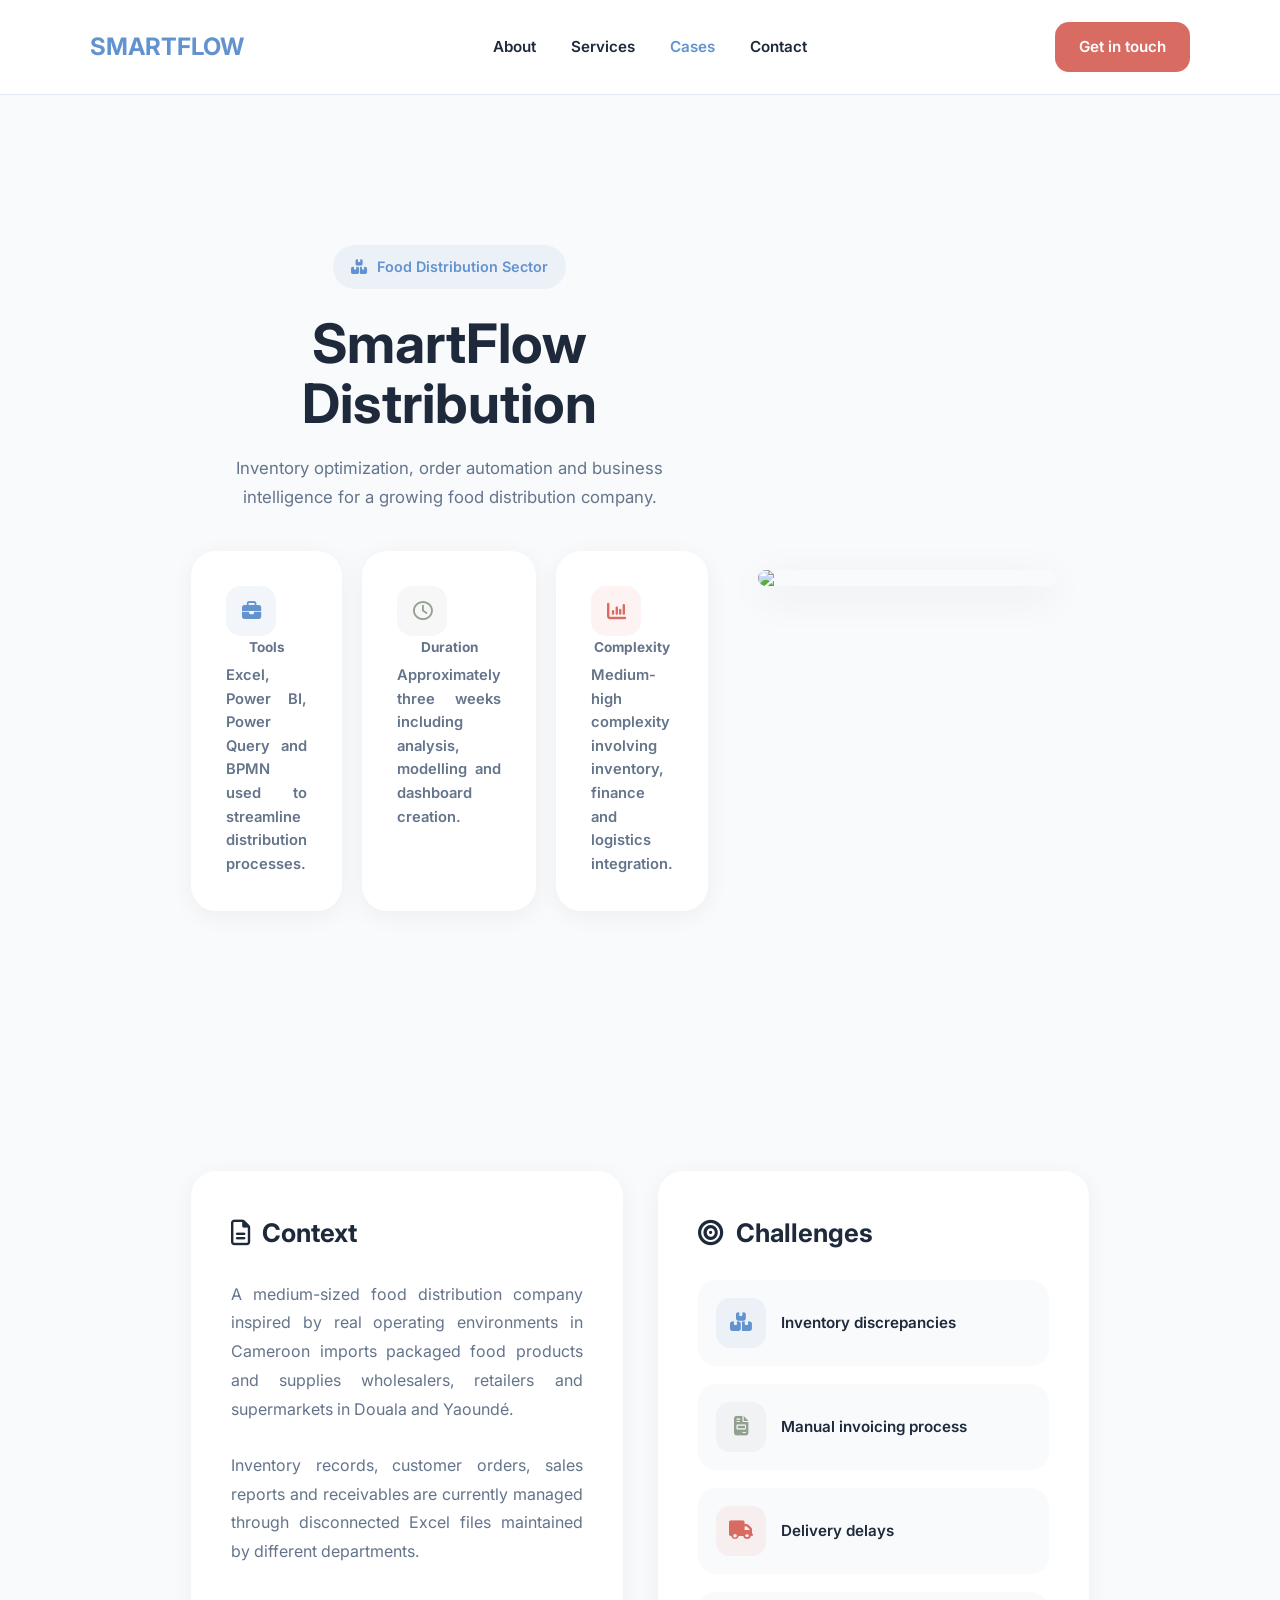
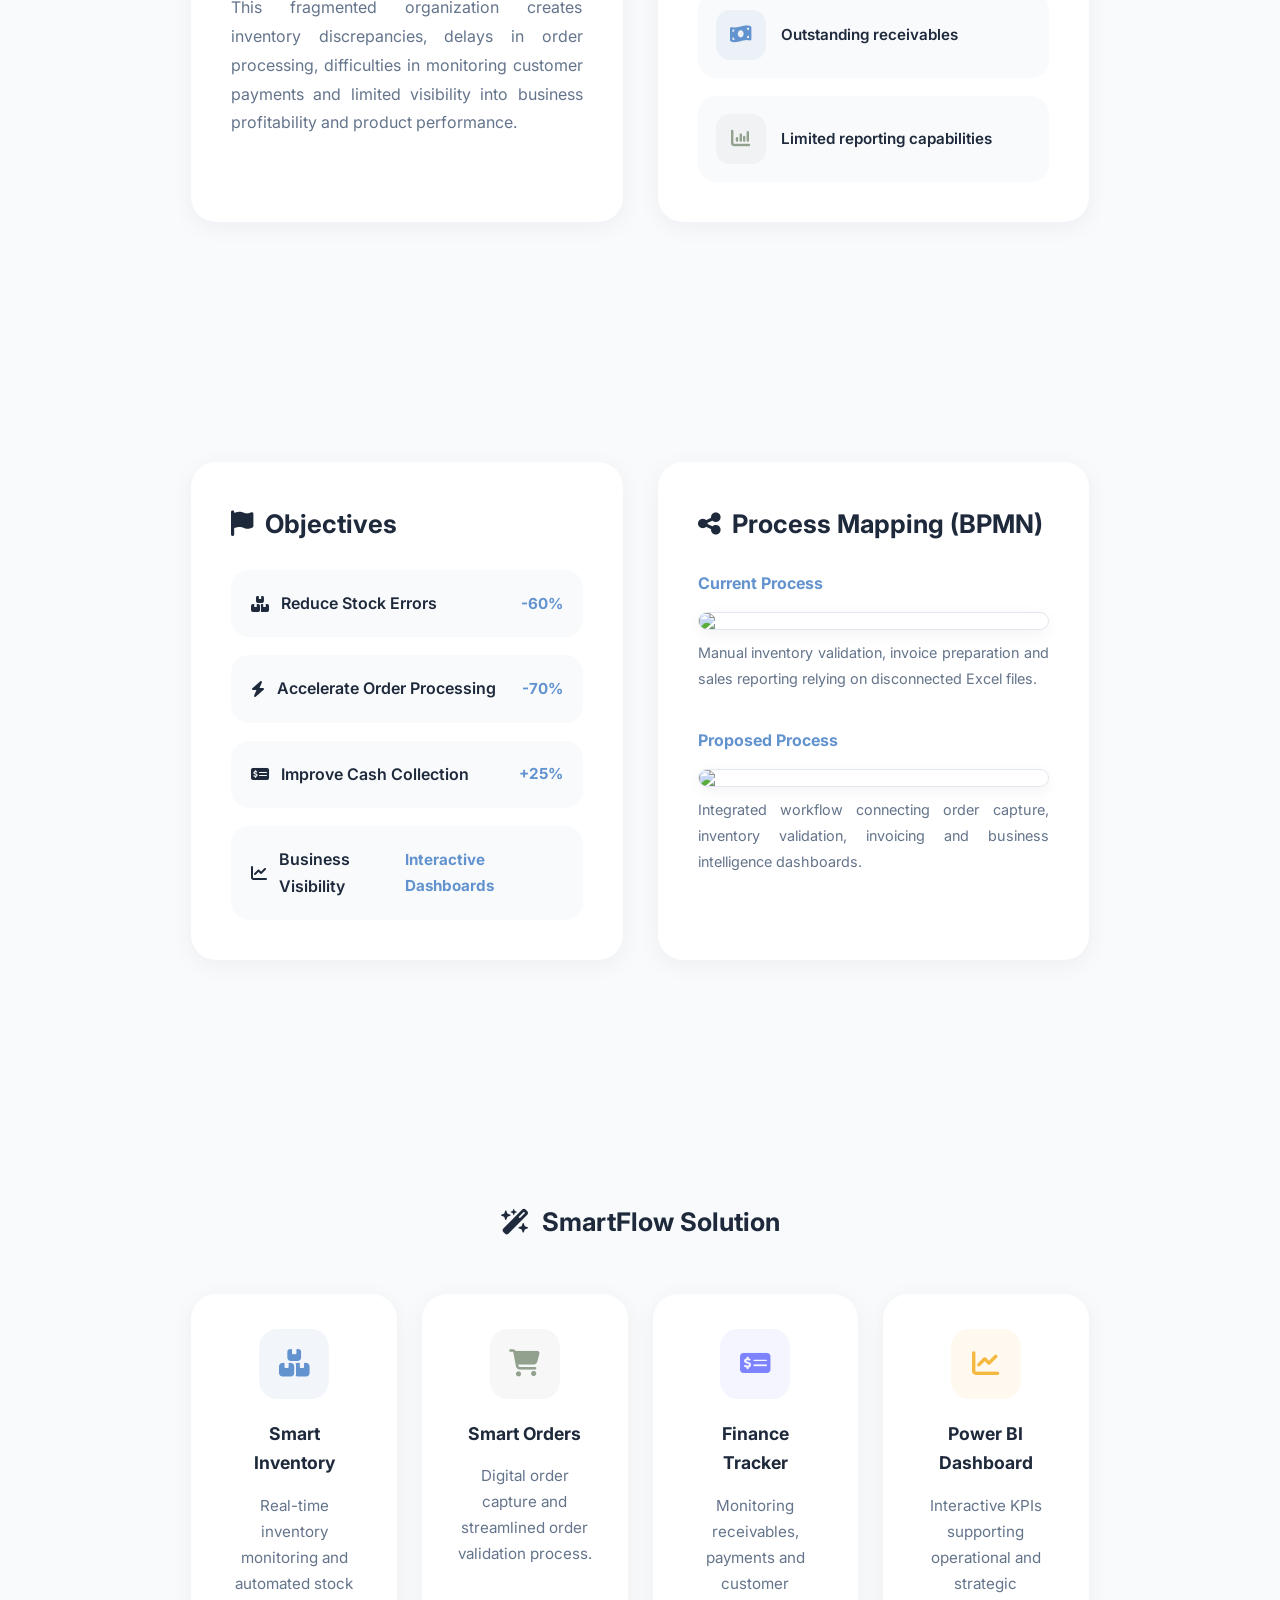
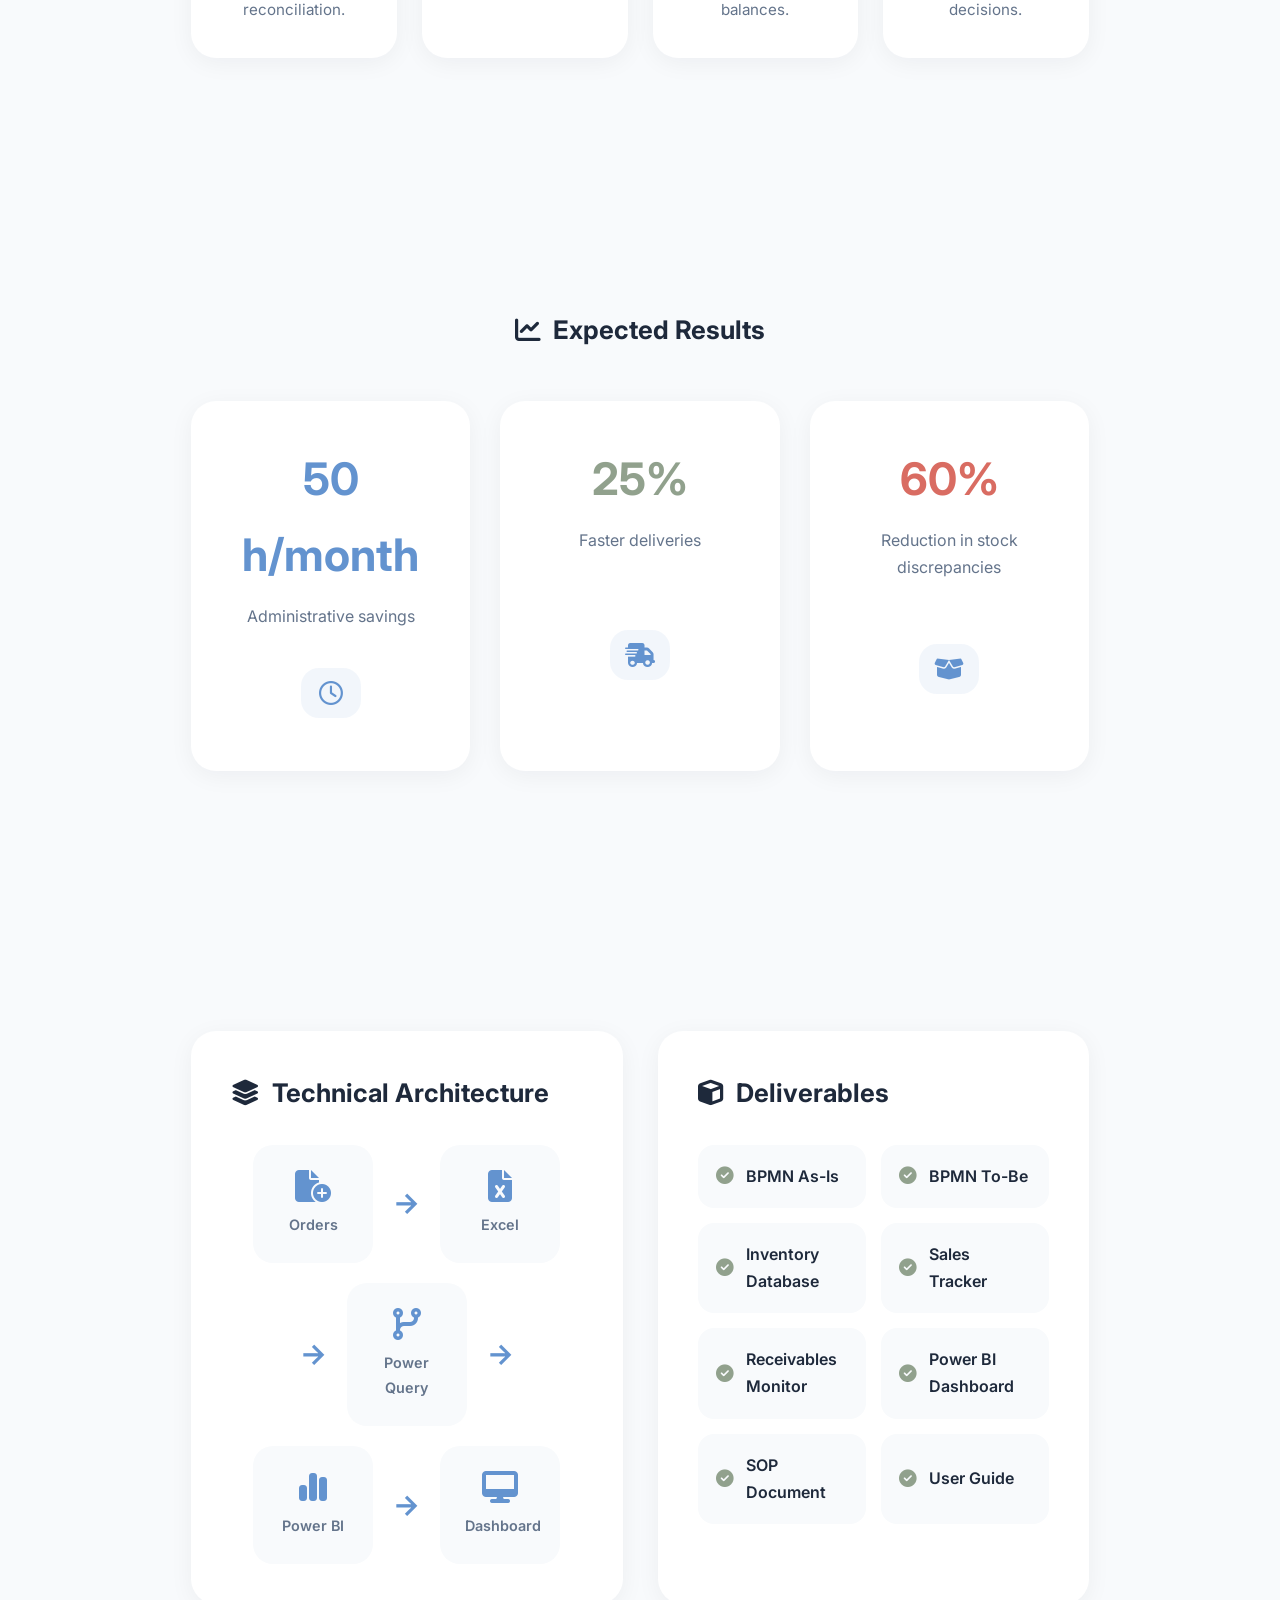
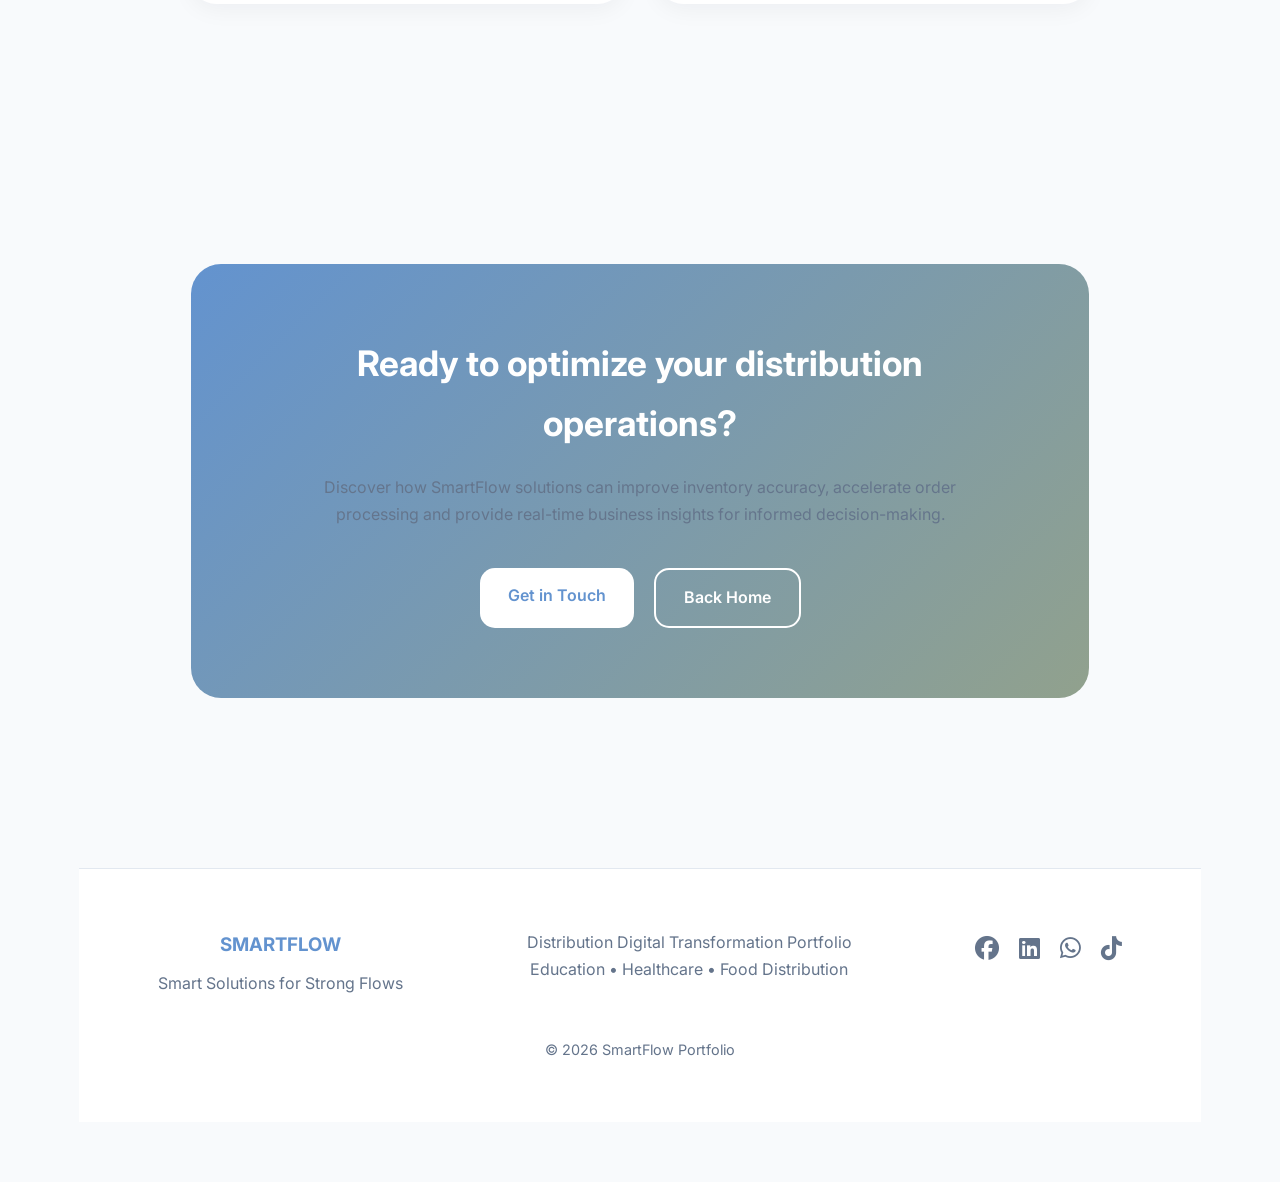
==== cases/business.html @ f4e27662 "Update and rename business.md to business.html" ====
<!DOCTYPE html>
<html lang="en">

<head>

<meta charset="UTF-8">
<meta name="viewport" content="width=device-width,initial-scale=1">

<title>SmartFlow Distribution</title>

<link rel="stylesheet" href="../css/style.css">
<link rel="stylesheet" href="../css/cases.css">
<link href="https://cdnjs.cloudflare.com/ajax/libs/font-awesome/6.5.1/css/all.min.css" rel="stylesheet">
<link href="https://unpkg.com/aos@2.3.4/dist/aos.css" rel="stylesheet">
<link rel="preconnect" href="https://fonts.googleapis.com">
<link rel="preconnect" href="https://fonts.gstatic.com" crossorigin>
<link href="https://fonts.googleapis.com/css2?family=Inter:wght@300;400;500;600;700&display=swap" rel="stylesheet">

</head>

<body>

<nav>
<div class="logo">
SMARTFLOW
</div>

<ul>
<li><a href="../index.html#about">About</a></li>
<li><a href="../index.html#services">Services</a></li>
<li><a class="active" href="../index.html#cases">Cases</a></li>
<li><a href="../index.html#contact">Contact</a>
</li>
</ul>

<a class="nav-btn" href="../index.html#contact">Get in touch</a>
</nav>



<div class="case-wrapper">


<section class="case-hero">


<div class="hero-left">


<div class="badge"><i class="fa-solid fa-boxes-stacked"></i>Food Distribution Sector</div>

<h1>SmartFlow Distribution</h1>
<p class="hero-subtitle">
Inventory optimization, order automation and business intelligence for a growing food distribution company.
</p>

<div class="hero-cards">
<div class="hero-card">
<div class="icon blue"><i class="fa-solid fa-briefcase"></i></div>
<div class="hero-text">
<h4>Tools</h4>
<p>Excel, Power BI, Power Query and BPMN used to streamline distribution processes.</p>
</div>
</div>

<div class="hero-card">
<div class="icon green"><i class="fa-regular fa-clock"></i></div>
<div class="hero-text">
<h4>Duration</h4>
<p>Approximately three weeks including analysis, modelling and dashboard creation.</p>
</div>
</div>

<div class="hero-card">
<div class="icon red"><i class="fa-solid fa-chart-column"></i>
</div>
<div class="hero-text">
<h4>Complexity</h4>
<p>
Medium-high complexity involving inventory, finance and logistics integration.
</p>
</div>
</div>
</div>
</div>
<div class="hero-right"><img src="../assets/images/business-bg.png">
</div>
</section>

<section class="info-grid">
<div class="info-card">
<h2 class="section-title">
<i class="fa-regular fa-file-lines"></i>Context</h2>
<p>
A medium-sized food distribution company inspired by real operating environments in Cameroon imports packaged food products and supplies wholesalers, retailers and supermarkets in Douala and Yaoundé.
</p>
<br>
<p>
Inventory records, customer orders, sales reports and receivables are currently managed through disconnected Excel files maintained by different departments.
</p>
<br>
<p>
This fragmented organization creates inventory discrepancies, delays in order processing, difficulties in monitoring customer payments and limited visibility into business profitability and product performance.
</p>
</div>

<div class="info-card">
<h2 class="section-title"><i class="fa-solid fa-bullseye"></i>Challenges</h2>
<div class="challenge-grid">

<div class="challenge-item">
<div class="challenge-icon blue"><i class="fa-solid fa-boxes-stacked"></i></div>
<p>Inventory discrepancies</p></div>


<div class="challenge-item">
<div class="challenge-icon green"><i class="fa-solid fa-file-invoice"></i></div>
<p>Manual invoicing process</p>
</div>

<div class="challenge-item">
<div class="challenge-icon red"><i class="fa-solid fa-truck"></i>
</div>
<p>Delivery delays</p>
</div>

<div class="challenge-item">
<div class="challenge-icon blue"><i class="fa-solid fa-money-bill-wave"></i></div>
<p>Outstanding receivables</p>
</div>

<div class="challenge-item">
<div class="challenge-icon green"><i class="fa-solid fa-chart-column"></i></div>
<p>Limited reporting capabilities</p>
</div>
</div>
</div>
</section>

<section class="info-grid">
<div class="info-card">
<h2 class="section-title"><i class="fa-solid fa-flag"></i>Objectives</h2>
  
<div class="objective-list">
<div class="objective-item">
<div><i class="fa-solid fa-boxes-stacked"></i>Reduce Stock Errors</div>
<span>-60%</span>
</div>

<div class="objective-item">
<div><i class="fa-solid fa-bolt"></i>Accelerate Order Processing</div>
<span>-70%</span>
</div>

<div class="objective-item">
<div><i class="fa-solid fa-money-check-dollar"></i>Improve Cash Collection</div>
<span>+25%</span>
</div>

<div class="objective-item">
<div><i class="fa-solid fa-chart-line"></i>Business Visibility</div>
<span>Interactive Dashboards</span>
</div>
</div>
</div>

<div class="info-card">
<h2 class="section-title"><i class="fa-solid fa-share-nodes"></i>Process Mapping (BPMN)</h2>

<div class="process-group">
<h4>Current Process</h4>
<img src="../assets/images/bpmn-current-business.png">
<p>Manual inventory validation, invoice preparation and sales reporting relying on disconnected Excel files.</p></div>

<div class="process-group">
<h4>Proposed Process</h4>
<img src="../assets/images/bpmn-future-business.png">
<p>Integrated workflow connecting order capture, inventory validation, invoicing and business intelligence dashboards.</p>
</div>
</div>
</section>

<section>
<h2 class="section-title center"><i class="fa-solid fa-wand-magic-sparkles"></i>SmartFlow Solution</h2>

<div class="solution-grid">
<div class="solution-card">
<div class="solution-icon blue"><i class="fa-solid fa-boxes-stacked"></i></div>
<h3>Smart Inventory</h3>
<p>Real-time inventory monitoring and automated stock reconciliation.</p>
</div>

<div class="solution-card">
<div class="solution-icon green"><i class="fa-solid fa-cart-shopping"></i></div>
<h3>Smart Orders</h3>
<p>Digital order capture and streamlined order validation process.</p>
</div>

<div class="solution-card">
<div class="solution-icon purple"><i class="fa-solid fa-money-check-dollar"></i>
</div>
<h3>Finance Tracker</h3>
<p>Monitoring receivables, payments and customer balances.</p>
</div>

<div class="solution-card">
<div class="solution-icon yellow"><i class="fa-solid fa-chart-line"></i>
</div>
<h3>Power BI Dashboard</h3>
<p>Interactive KPIs supporting operational and strategic decisions.</p>
</div>
</div>
</section>

<section>
<h2 class="section-title center"><i class="fa-solid fa-chart-line"></i>Expected Results</h2>

<div class="results-grid">
<div class="result-card">
<h2>50 h/month</h2>
<p>Administrative savings</p>
<div class="result-icon"><i class="fa-regular fa-clock"></i></div>
</div>

<div class="result-card green">
<h2>25%</h2>
<p>Faster deliveries</p>
<div class="result-icon"><i class="fa-solid fa-truck-fast"></i>
</div>
</div>

<div class="result-card red">
<h2>60%</h2>
<p>Reduction in stock discrepancies</p>
<div class="result-icon"><i class="fa-solid fa-box-open"></i>
</div>
</div>
</div>
</section>

<section class="info-grid">
<div class="info-card">
<h2 class="section-title"><i class="fa-solid fa-layer-group"></i>Technical Architecture</h2>

<div class="architecture-flow">
<div class="architecture-step"><i class="fa-solid fa-file-circle-plus"></i>
<p>Orders</p>
</div>
<span>→</span>

<div class="architecture-step"><i class="fa-solid fa-file-excel"></i>
<p>Excel</p>
</div>
<span>→</span>

<div class="architecture-step"><i class="fa-solid fa-code-branch"></i>
<p>Power Query</p>
</div>
<span>→</span>

<div class="architecture-step"><i class="fa-solid fa-chart-simple"></i>
<p>Power BI</p>
</div>
<span>→</span>

<div class="architecture-step"><i class="fa-solid fa-desktop"></i>
<p>Dashboard</p>
</div>
</div>
</div>

<div class="info-card">
<h2 class="section-title"><i class="fa-solid fa-cube"></i>Deliverables</h2>

<div class="deliverables-grid">
<div class="deliverable"><i class="fa-solid fa-circle-check"></i>BPMN As-Is</div>

<div class="deliverable"><i class="fa-solid fa-circle-check"></i>BPMN To-Be</div>

<div class="deliverable"><i class="fa-solid fa-circle-check"></i>Inventory Database</div>

<div class="deliverable"><i class="fa-solid fa-circle-check"></i>Sales Tracker</div>

<div class="deliverable"><i class="fa-solid fa-circle-check"></i>Receivables Monitor
</div>

<div class="deliverable"><i class="fa-solid fa-circle-check"></i>Power BI Dashboard</div>

<div class="deliverable"><i class="fa-solid fa-circle-check"></i>SOP Document</div>

<div class="deliverable"><i class="fa-solid fa-circle-check"></i>User Guide</div>
</div>
</div>
</section>

<section class="cta-section">
<div class="cta-card">
<h2>Ready to optimize your distribution operations?</h2>

<p>Discover how SmartFlow solutions can improve inventory accuracy, accelerate order processing and provide real-time business insights for informed decision-making.</p>

<div class="cta-buttons">
<a href="../index.html#contact" class="btn-primary">Get in Touch</a>
<a href="../index.html#cases" class="btn-secondary">Back Home</a>
</div>
</div>
</section>



<footer>
<div class="footer-container">
<div>
<h3>SMARTFLOW</h3>
<p>Smart Solutions for Strong Flows</p>
</div>

<div>
<p>Distribution Digital Transformation Portfolio</p>

<p>Education • Healthcare • Food Distribution</p>
</div>



<div class="footer-social">
<a href="#"><i class="fab fa-facebook"></i>
</a>

<a href="#">
<i class="fab fa-linkedin"></i></a>

<a href="#"><i class="fab fa-whatsapp"></i>
</a>

<a href="#"><i class="fab fa-tiktok"></i>
</a>
</div>
</div>
<div class="copyright">© 2026 SmartFlow Portfolio</div>
</footer>

<script src="https://unpkg.com/aos@2.3.4/dist/aos.js"></script>
<script>
AOS.init({
duration:1000,
once:true
});
</script>
</div>
</body>
</html>
---- css/style.css ----
:root{
--primary:#6393CF;
--secondary:#91A18D;
--accent:#D96C62;
--bg:#F8FAFC;
--text:#1E293B;
--muted:#64748B;
--border:#E2E8F0;
}

*{
margin:0;
padding:0;
box-sizing:border-box;
}

body{
font-family:Inter,sans-serif;
background:var(--bg);
color:var(--text);
line-height:1.7;
}

img{
width:100%;
display:block;
}

a{
text-decoration:none;
}

section{
padding:90px 10%;
}

h1{
font-size:clamp(3rem,6vw,4.5rem);
line-height:1.1;
margin-bottom:25px;
}

h2{
font-size:clamp(2rem,4vw,3rem);
margin-bottom:25px;
text-align:center;
}

p{
color:var(--muted);
}


/* NAVBAR */

nav{
position:sticky;
top:0;
display:flex;
justify-content:space-between;
align-items:center;
padding:25px 10%;
background:rgba(255,255,255,.9);
backdrop-filter:blur(12px);
border-bottom:1px solid var(--border);
z-index:999;
}

.logo{
font-size:1.5rem;
font-weight:700;
color:var(--primary);
}

nav ul{
display:flex;
gap:40px;
list-style:none;
}

nav a{
font-weight:600;
color:var(--text);
transition:.3s;
}

nav a:hover{
color:var(--primary);
}


/* HERO */

.hero{
min-height:75vh;
display:flex;
flex-direction:column;
justify-content:center;
align-items:center;
text-align:center;
gap:40px;
}

.hero-badge{
padding:8px 20px;
border-radius:30px;
background:#6393CF15;
color:var(--primary);
font-size:.9rem;
font-weight:600;
}

.hero-content{
max-width:850px;
}

.hero-content p{
font-size:1.2rem;
max-width:700px;
margin:auto;
}

.hero-buttons{
display:flex;
justify-content:center;
gap:20px;
margin-top:35px;
}

.btn-primary{
padding:14px 28px;
border-radius:15px;
background:var(--accent);
color:white;
font-weight:600;
transition:.3s;
}

.btn-primary:hover{
opacity:.85;
}

.btn-secondary{
padding:14px 28px;
border-radius:15px;
border:2px solid var(--primary);
color:var(--primary);
font-weight:600;
transition:.3s;
}

.btn-secondary:hover{
background:var(--primary);
color:white;
}


/* STATS */

.stats{
display:grid;
grid-template-columns:repeat(3,1fr);
gap:25px;
max-width:900px;
width:100%;
}

.stat-card{
padding:25px;
border-radius:20px;
background:white;
box-shadow:0 5px 20px rgba(0,0,0,.05);
text-align:center;
}

.stat-card h2{
margin:0;
font-size:2rem;
color:var(--primary);
}

.stat-card p{
margin-top:10px;
}


/* ABOUT */

#about{
background:white;
}

.about-card{
display:grid;
grid-template-columns:1.2fr .8fr;
gap:50px;
align-items:center;
padding:60px;
border-radius:30px;
background:rgba(255,255,255,.85);
backdrop-filter:blur(12px);
box-shadow:0 10px 35px rgba(0,0,0,.05);
}

.about-text h2{
text-align:left;
}

.about-text p{
margin-bottom:20px;
}

.about-image img{
border-radius:25px;
box-shadow:0 10px 30px rgba(0,0,0,.08);
}


/* SERVICES */

.service-container{
display:grid;
grid-template-columns:repeat(3,1fr);
gap:30px;
}

.service-card{
padding:40px;
border-radius:25px;
background:white;
box-shadow:0 5px 20px rgba(0,0,0,.05);
transition:.3s;
}

.service-card:hover{
transform:translateY(-8px);
}

.service-card h3{
margin-bottom:20px;
}


/* CASES */

.tech{
display:flex;
justify-content:center;
gap:15px;
margin-bottom:50px;
flex-wrap:wrap;
}

.tech span{
padding:8px 16px;
border-radius:20px;
background:#6393CF15;
color:var(--primary);
font-size:.85rem;
}

.case-container{
display:grid;
grid-template-columns:repeat(2,1fr);
gap:30px;
}

.case-card{
padding:35px;
border-radius:25px;
background:white;
box-shadow:0 5px 20px rgba(0,0,0,.05);
transition:.3s;
}

.case-card:hover{
transform:translateY(-8px);
}

.case-card h3{
margin-bottom:15px;
}

.case-card p{
margin-bottom:25px;
}

.case-card a{
color:var(--accent);
font-weight:600;
}


/* CONTACT */

.contact-intro{
max-width:700px;
margin:auto;
margin-bottom:50px;
text-align:center;
}

.contact-grid{
display:grid;
grid-template-columns:repeat(2,1fr);
gap:40px;
}

.contact-card{
padding:40px;
border-radius:25px;
background:white;
box-shadow:0 5px 25px rgba(0,0,0,.05);
}

.contact-card h3{
margin-bottom:20px;
}

.social-icons{
display:flex;
gap:20px;
margin:30px 0;
font-size:2rem;
}

.social-icons a{
color:var(--muted);
transition:.3s;
}

.social-icons a:hover{
color:var(--accent);
transform:translateY(-4px);
}

.contact-form{
display:flex;
flex-direction:column;
gap:20px;
}

.contact-form input,
.contact-form textarea{
padding:14px;
border:1px solid var(--border);
border-radius:12px;
outline:none;
font-family:inherit;
}

.contact-form input:focus,
.contact-form textarea:focus{
border-color:var(--primary);
}


/* FOOTER */

footer{
padding:40px;
background:#1E293B;
text-align:center;
color:white;
}


/* RESPONSIVE */

@media(max-width:900px){

nav{
flex-direction:column;
gap:20px;
}

.stats,
.service-container,
.case-container,
.contact-grid,
.about-card{
grid-template-columns:1fr;
}

.hero-buttons{
flex-direction:column;
}

.about-text h2{
text-align:center;
}

}
---- css/cases.css ----
:root{
--primary:#6393CF;
--secondary:#91A18D;
--accent:#D96C62;
--bg:#F8FAFC;
--card:#FFFFFF;
--text:#1E293B;
--muted:#64748B;
--border:#E2E8F0;
--shadow:0 5px 25px rgba(15,23,42,.05);
--radius:25px;
}

*{
margin:0;
padding:0;
box-sizing:border-box;
}

body{
font-family:Inter,sans-serif;
background:var(--bg);
color:var(--text);
line-height:1.7;
}

a{
text-decoration:none;
}

img{
display:block;
max-width:100%;
}

ul{
list-style:none;
}


nav{
padding:22px 7%;
display:flex;
justify-content:space-between;
align-items:center;
background:white;
border-bottom:1px solid var(--border);
position:sticky;
top:0;
z-index:1000;
}

.logo{
font-size:1.5rem;
font-weight:700;
color:var(--primary);
}

nav ul{
display:flex;
gap:35px;
align-items:center;
}

nav a{
font-weight:600;
font-size:.95rem;
color:var(--text);
transition:.3s;
}

nav a:hover{
color:var(--primary);
}

nav a.active{
color:var(--primary);
}

.nav-btn{
padding:12px 24px;
background:var(--accent);
border-radius:14px;
color:white;
font-weight:600;
transition:.3s;
}

.nav-btn:hover{
opacity:.9;
}

.case-wrapper{
max-width:1250px;
margin:auto;
padding:60px 5%;
}

.case-hero{
display:grid;
grid-template-columns:1.3fr .9fr;
gap:50px;
align-items:center;
margin-bottom:80px;
}

.hero-header{
display:flex;
align-items:center;
gap:15px;
margin-bottom:18px;
}

.hero-header h4{
margin:0;
font-size:1rem;
font-weight:700;
color:var(--text);
}

.hero-card p{
margin:0;
font-size:.92rem;
line-height:1.6;
font-weight:600;
color:var(--muted);
text-align:justify;
}

.hero-left{
display:flex;
justify-content:center;
align-items:center;
text-align:center;
height:100%;
flex-direction:column;
}

.hero-right{
display:flex;
justify-content:center;
}

.hero-right img{
width:100%;
max-width:480px;
border-radius:30px;
box-shadow:0 10px 40px rgba(0,0,0,.08);
object-fit:cover;
}

.badge{
display:inline-flex;
align-items:center;
gap:10px;
padding:10px 18px;
background:#6393CF15;
border-radius:30px;
font-size:.9rem;
font-weight:600;
color:var(--primary);
margin:0 auto 25px auto;
}

.case-hero h1{
font-size:3.4rem;
font-weight:700;
line-height:1.1;
margin-bottom:20px;
}

.hero-subtitle{
font-size:1.05rem;
color:var(--muted);
max-width:650px;
margin:auto;
margin-bottom:40px;
}

.hero-cards{
display:grid;
grid-template-columns:repeat(3,1fr);
gap:20px;
}

.hero-card{
padding:35px;
border-radius:var(--radius);
background:white;
box-shadow:var(--shadow);
gap:15px;
text-align:center;
transition:.3s;
align-items:flex-start;
}

.hero-card h4{
font-size:.85rem;
color:var(--muted);
margin-bottom:5px;
}



.icon{
width:50px;
height:50px;
border-radius:15px;
display:flex;
justify-content:center;
align-items:center;
font-size:1.2rem;
flex-shrink:0;
}

.blue{
background:#6393CF15;
color:var(--primary);
}

.green{
background:#91A18D15;
color:var(--secondary);
}

.red{
background:#D96C6215;
color:var(--accent);
}

@media(max-width:1000px){

.case-hero{
grid-template-columns:1fr;
}

.hero-cards{
grid-template-columns:1fr;
}

.hero-right{
margin-top:30px;
}

.case-hero h1{
font-size:2.5rem;
}

}


@media(max-width:768px){

nav{
flex-direction:column;
gap:20px;
}

nav ul{
flex-wrap:wrap;
justify-content:center;
}

.case-wrapper{
padding:40px 6%;
}

.case-hero h1{
font-size:2.1rem;
}

}

.section-title{
display:flex;
align-items:center;
gap:12px;
font-size:1.6rem;
font-weight:700;
margin-bottom:25px;
color:var(--text);
}

.section-title.center{
justify-content:center;
}

.info-grid{
display:grid;
grid-template-columns:1fr 1fr;
gap:35px;
margin-bottom:60px;
}

.info-card{
padding:40px;
background:white;
border-radius:var(--radius);
box-shadow:var(--shadow);
transition:.3s;
}

.info-card:hover{
transform:translateY(-5px);
}

.info-card p{
color:var(--muted);
font-size:1rem;
line-height:1.8;
text-align: justify;
}

.challenge-grid{
display:flex;
flex-direction:column;
gap:18px;
}

.challenge-item{
display:flex;
align-items:center;
gap:15px;
padding:18px;
background:#F8FAFC;
border-radius:18px;
transition:.3s;
}

.challenge-item:hover{
background:#EEF4FC;
}

.challenge-icon{
width:50px;
height:50px;
border-radius:14px;
display:flex;
align-items:center;
justify-content:center;
font-size:1.2rem;
flex-shrink:0;
}

.arrow{
text-align:center;
font-size:1.4rem;
color:var(--primary);
font-weight:700;
}

.challenge-item p{
margin:0;
font-size:.95rem;
font-weight:600;
color:var(--text);
}

.objective-list{
display:flex;
flex-direction:column;
gap:18px;
}

.objective-item{
display:flex;
justify-content:space-between;
align-items:center;
padding:20px;
border-radius:18px;
background:#F8FAFC;
transition:.3s;
}

.objective-item:hover{
background:#EEF4FC;
}

.objective-item div{
display:flex;
align-items:center;
gap:12px;
font-weight:600;
}

.objective-item span{
font-size:.95rem;
font-weight:700;
color:var(--primary);
}

.objective-item span.red{
color:var(--accent);
}

.process-group{
margin-bottom:35px;
}

.process-group:last-child{
margin-bottom:0;
}

.process-group h4{
margin-bottom:15px;
font-size:1rem;
font-weight:700;
color:var(--primary);
}

.process-group img{
width:100%;
border-radius:18px;
border:1px solid var(--border);
box-shadow:0 4px 15px rgba(0,0,0,.05);
}

.process-group p{
font-size:.9rem;
color:var(--muted);
margin-top:10px;
}

.info-card ul{
padding-left:20px;
}

.info-card li{
margin-bottom:10px;
color:var(--muted);
}

@media(max-width:1000px){
.info-grid{
grid-template-columns:1fr;
}
}

@media(max-width:768px){
.section-title{
font-size:1.3rem;
}

.info-card{
padding:30px;
}

.challenge-item{
padding:15px;
}

.objective-item{
padding:15px;
}

.process-group img{
border-radius:14px;
}
}

.solution-grid{
display:grid;
grid-template-columns:repeat(4,1fr);
gap:25px;
margin:50px 0 70px;
}

.solution-card{
padding:35px;
background:white;
border-radius:var(--radius);
box-shadow:var(--shadow);
text-align:center;
transition:.3s;
}

.solution-card:hover{
transform:translateY(-8px);
}

.solution-icon{
width:70px;
height:70px;
margin:auto;
margin-bottom:20px;
display:flex;
justify-content:center;
align-items:center;
border-radius:18px;
font-size:1.7rem;
}

.purple{
background:#7C83FD15;
color:#7C83FD;
}

.yellow{
background:#F5B94215;
color:#F5B942;
}

.solution-card h3{
margin-bottom:15px;
font-size:1.1rem;
}

.solution-card p{
color:var(--muted);
font-size:.95rem;
}

.architecture-flow{
display:flex;
justify-content:center;
align-items:center;
gap:20px;
margin-top:30px;
flex-wrap:wrap;
}

.architecture-step{
padding:25px;
width:120px;
background:#F8FAFC;
border-radius:20px;
text-align:center;
transition:.3s;
}

.architecture-step:hover{
background:#EEF4FC;
}

.architecture-step i{
font-size:2rem;
margin-bottom:10px;
color:var(--primary);
}

.architecture-step p{
font-size:.9rem;
font-weight:600;
text-align:center;
}

.architecture-flow span{
font-size:1.8rem;
color:var(--primary);
font-weight:700;
}

.deliverables-grid{
display:grid;
grid-template-columns:repeat(2,1fr);
gap:15px;
margin-top:30px;
}

.deliverable{
padding:18px;
background:#F8FAFC;
border-radius:16px;
display:flex;
align-items:center;
gap:12px;
font-weight:600;
transition:.3s;
}

.deliverable:hover{
background:#EEF4FC;
}

.deliverable i{
color:#91A18D;
font-size:1.1rem;
}

.results-grid{
display:grid;
grid-template-columns:repeat(3,1fr);
gap:30px;
margin-top:50px;
margin-bottom:80px;
}

.result-card{
padding:40px;
display:flex;
flex-direction:column;
justify-content:space-between;
height:370px;
background:white;
border-radius:25px;
text-align:center;
box-shadow:var(--shadow);
transition:.3s;
}

.result-card p{
color:var(--muted);
margin-bottom:25px;
}

.result-card:hover{
transform:translateY(-8px);
}

.result-card.green h2{
color:var(--secondary);
}

.result-card.red h2{
color:var(--accent);
}

.result-card h2{
font-size:2.8rem;
margin-bottom:10px;
color:var(--primary);
}


.result-icon{
width:60px;
height:50px;
margin:auto;
display:flex;
justify-content:center;
align-items:center;
border-radius:18px;
background:#6393CF15;
font-size:1.5rem;
color:var(--primary);
margin-top:auto;
}

.cta-section{
margin:80px 0;
}

.cta-card{
padding:70px;
border-radius:30px;
background:linear-gradient(
135deg,
#6393CF,
#91A18D);
text-align:center;
color:white;
}

.cta-card h2{
font-size:2.2rem;
margin-bottom:20px;
}

.cta-card p{
max-width:700px;
margin:auto;
opacity:.95;
margin-bottom:40px;
}

.cta-buttons{
display:flex;
justify-content:center;
gap:20px;
flex-wrap:wrap;
}

.cta-card .btn-primary{
background:white;
color:var(--primary);
}

.cta-card .btn-secondary{
background:transparent;
border:2px solid white;
color:white;
}


footer{
margin-top:60px;
padding:60px 7%;
background:white;
border-top:1px solid var(--border);
}

.footer-container{
display:flex;
justify-content:space-between;
}

.footer-container h3{
color:var(--primary);
margin-bottom:10px;
}

.footer-container p{
color:var(--muted);
}

.footer-social{
display:flex;
justify-content:center;
gap:20px;
}

.footer-social a{
font-size:1.5rem;
color:var(--muted);
transition:.3s;
}

.footer-social a:hover{
color:var(--accent);
transform:translateY(-4px);
}

.copyright{ 
margin-top:40px;
text-align:center;
color:var(--muted); 
font-size:.9rem; }

@media(max-width:1100px){

.solution-grid{
grid-template-columns:repeat(2,1fr);
}

.results-grid{
grid-template-columns:1fr;
}

}

@media(max-width:900px){

.deliverables-grid{
grid-template-columns:1fr;
}

}

@media(max-width:768px){

.solution-grid{
grid-template-columns:1fr;
}

.architecture-flow{
flex-direction:column;
}

.architecture-flow span{
transform:rotate(90deg);
}

.cta-card{
padding:45px;
}

.cta-card h2{
font-size:1.7rem;
}

.footer-container{
flex-direction:column;
}

}
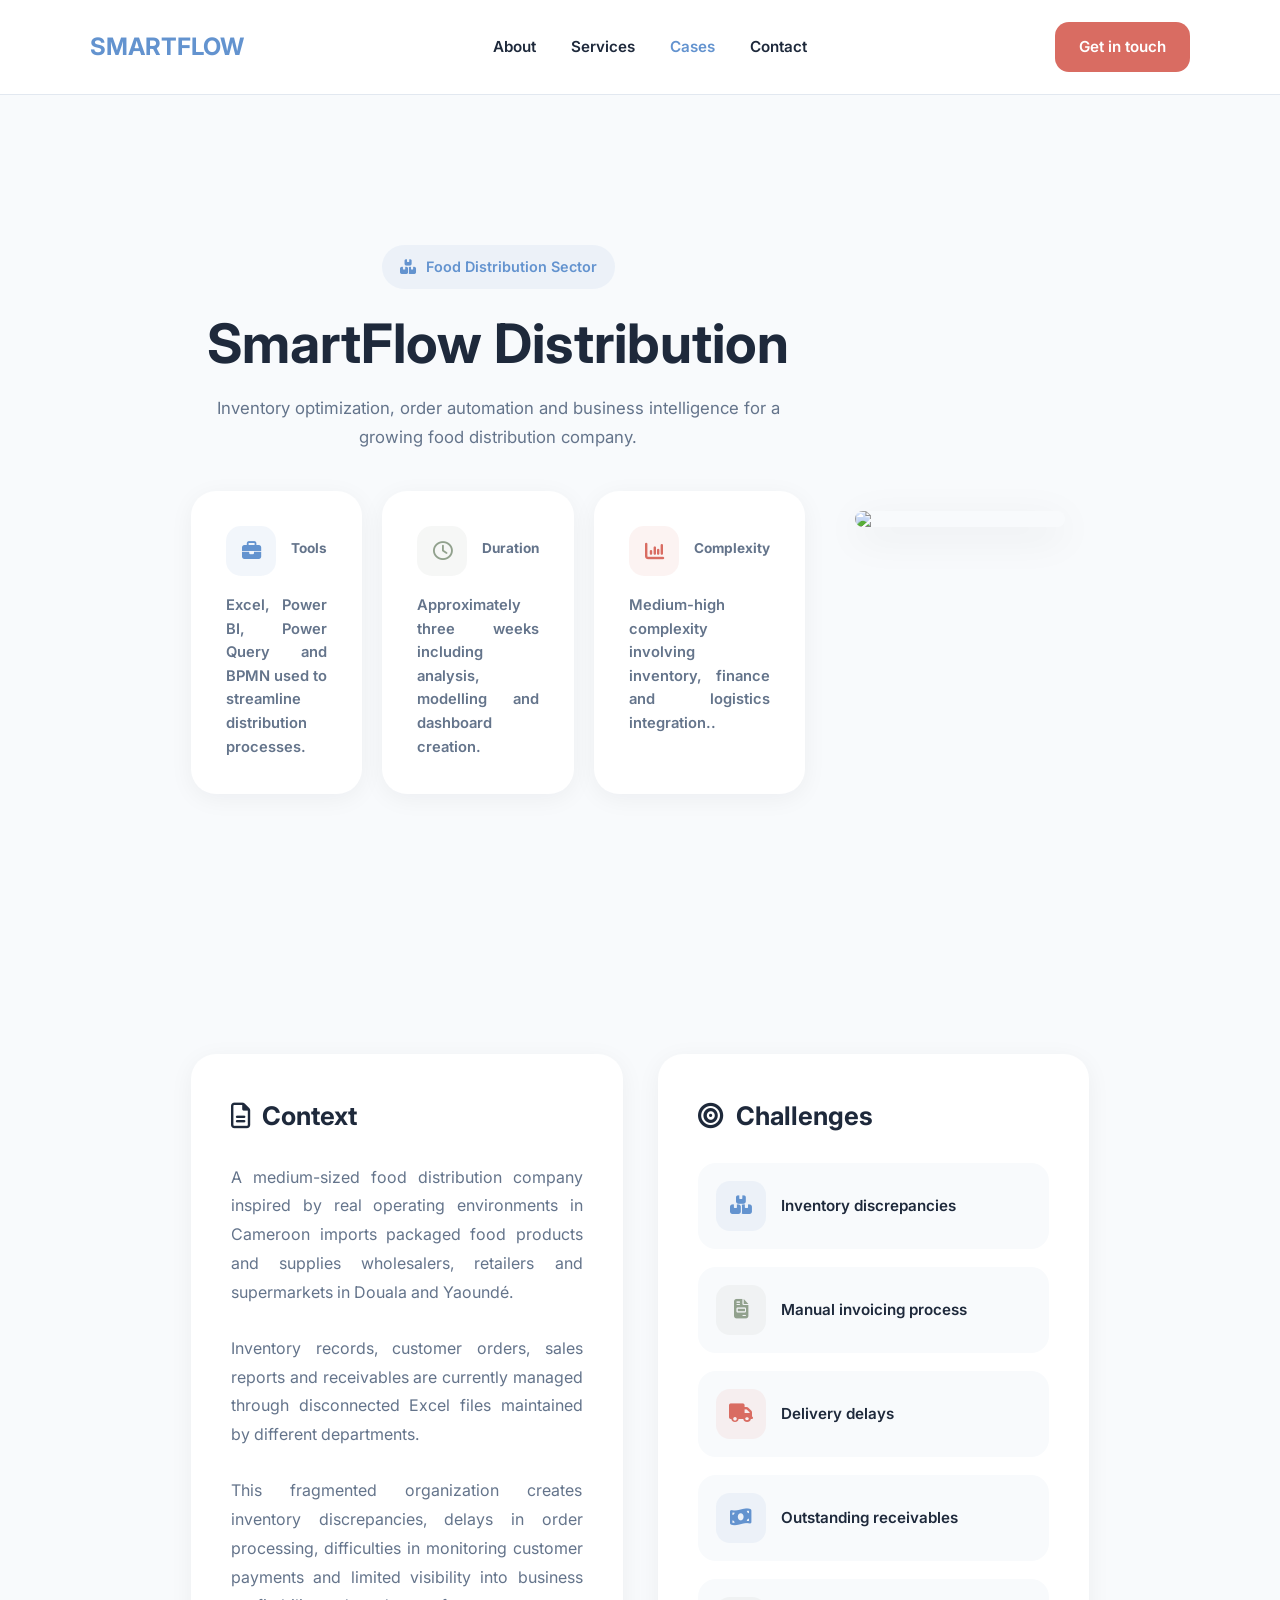
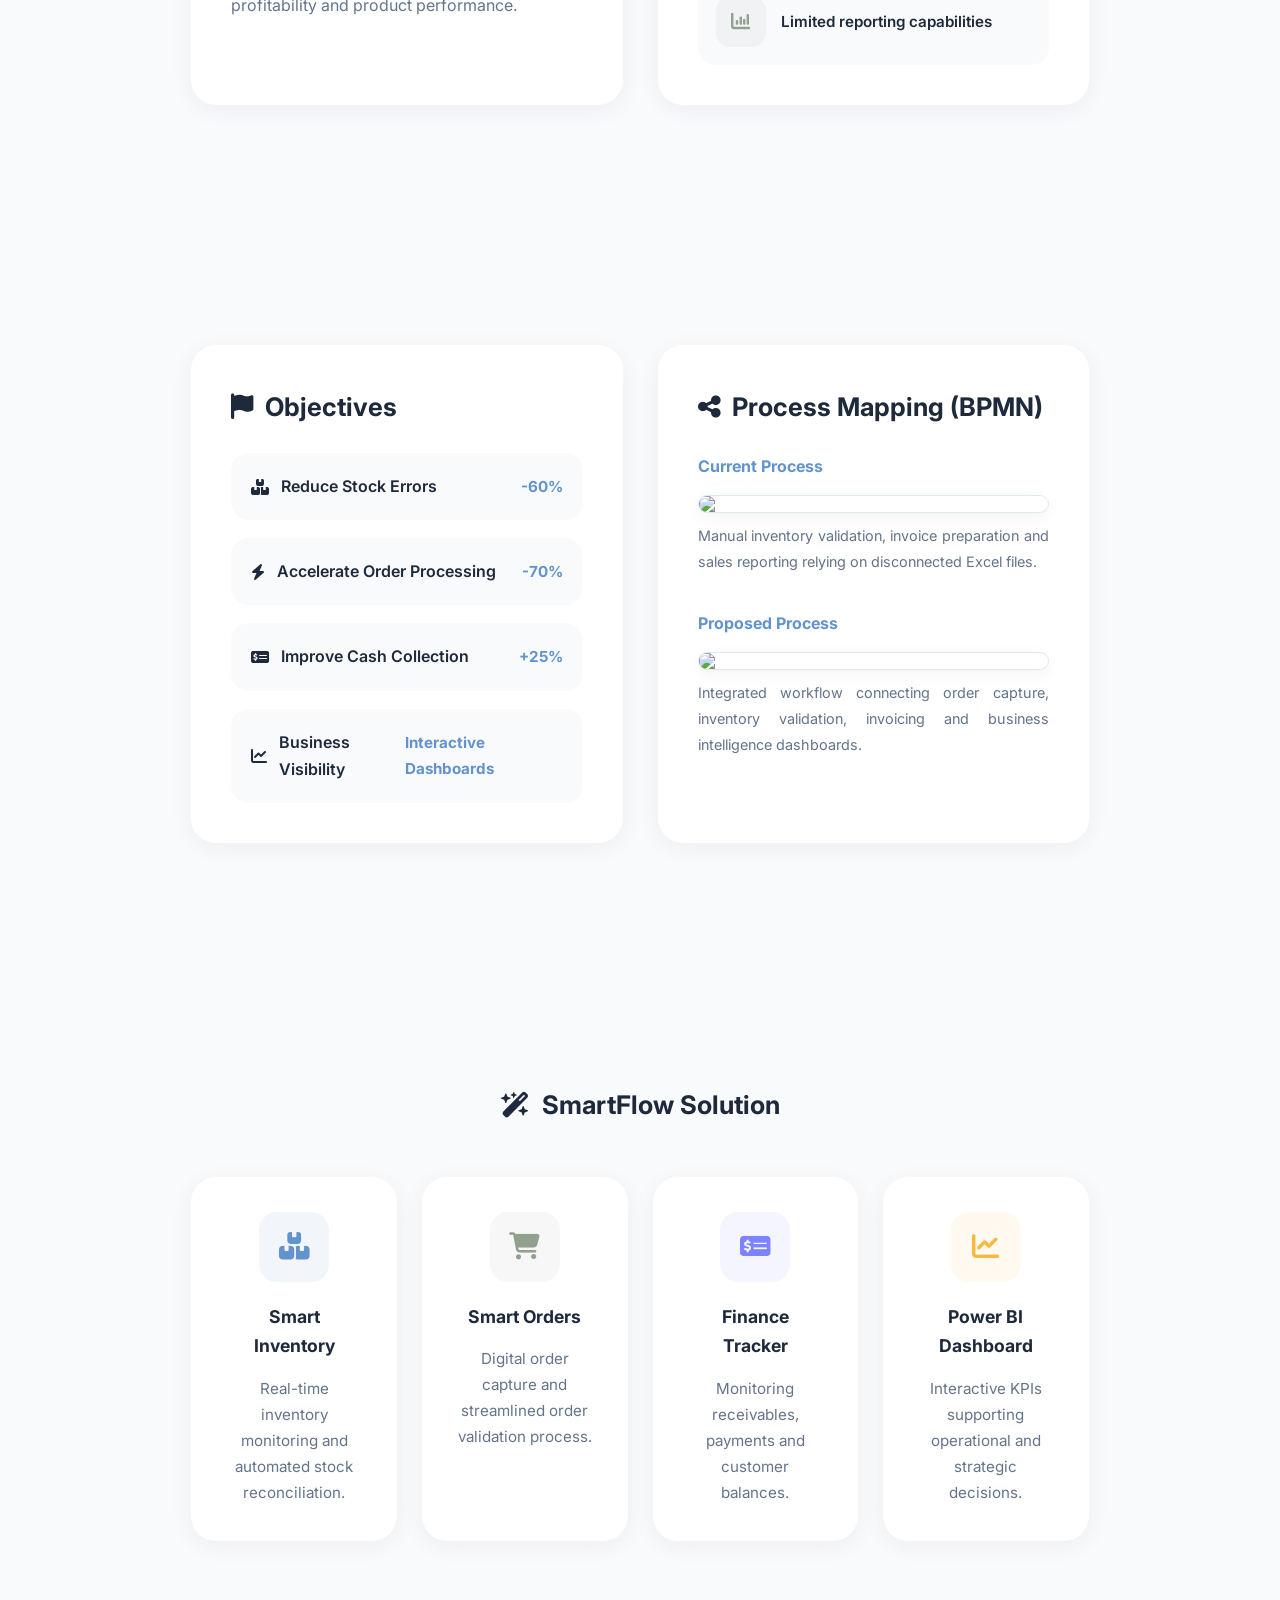
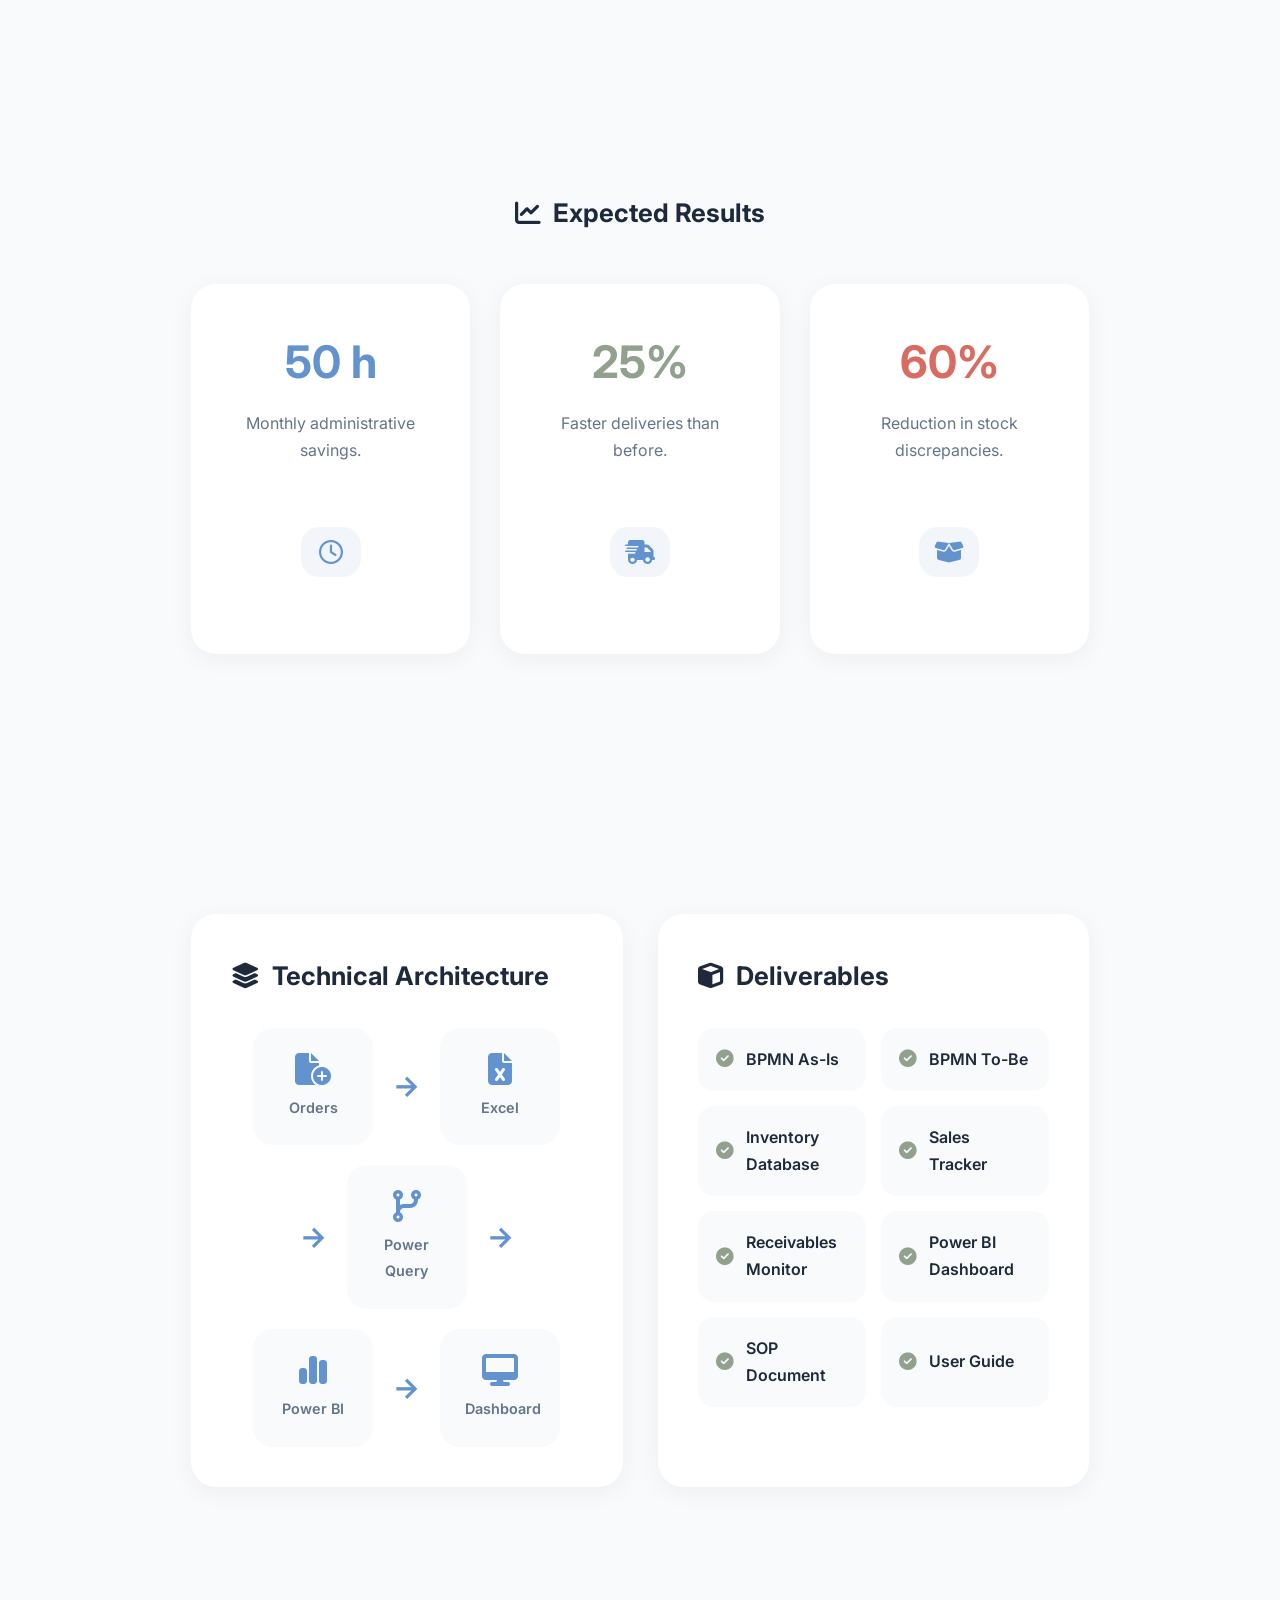
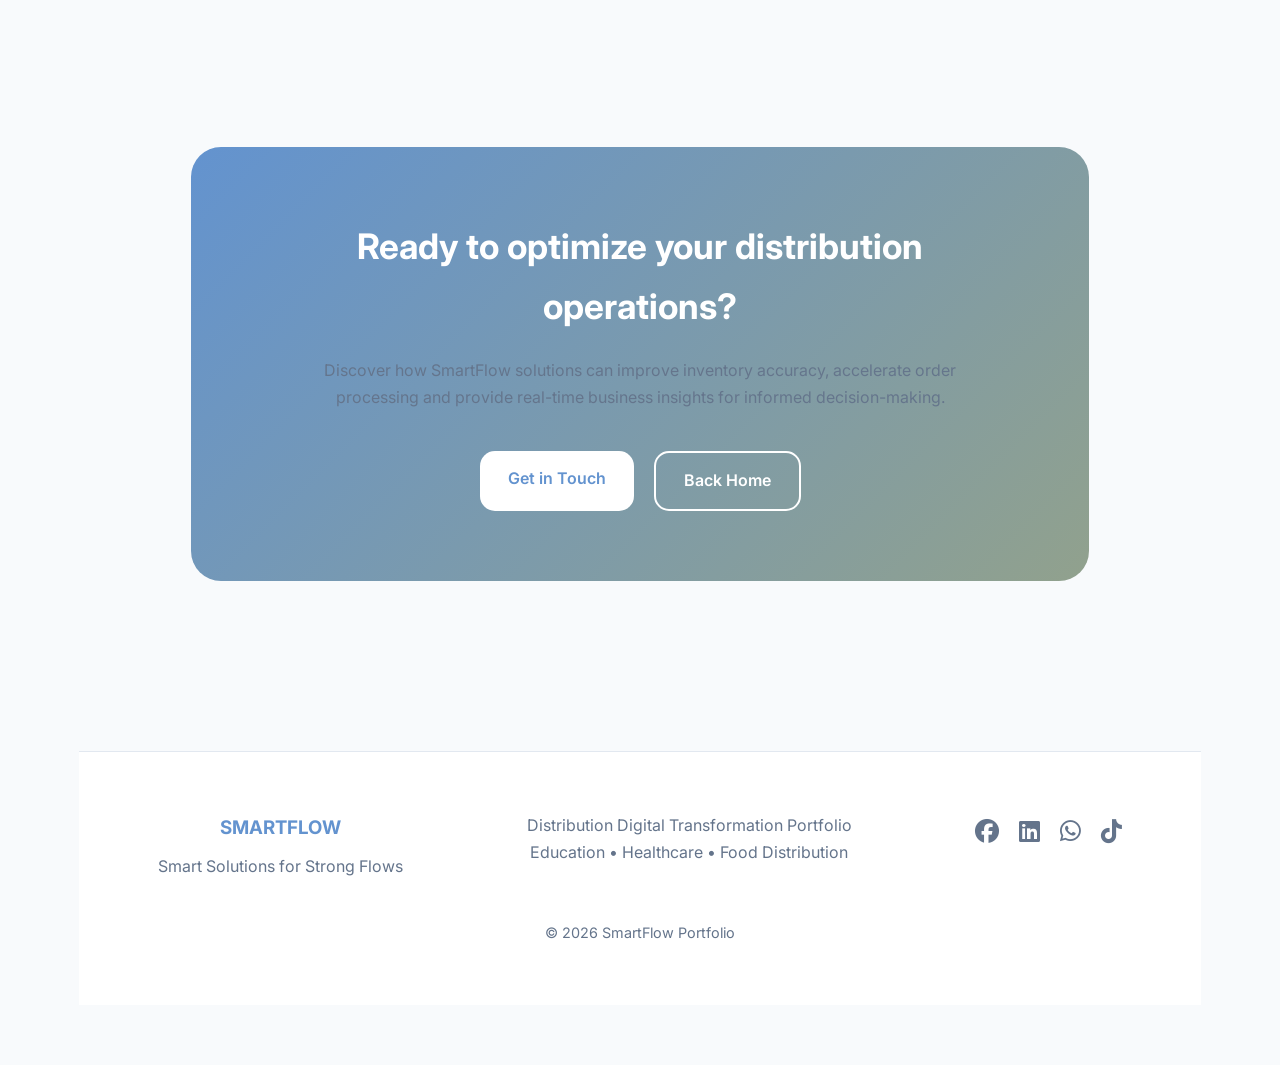
==== commit 8248d07c: "Refactor HTML structure and improve content clarity" ====
--- a/cases/business.html
+++ b/cases/business.html
@@ -41,15 +41,9 @@
 
 <div class="case-wrapper">
 
-
 <section class="case-hero">
-
-
 <div class="hero-left">
-
-
 <div class="badge"><i class="fa-solid fa-boxes-stacked"></i>Food Distribution Sector</div>
-
 <h1>SmartFlow Distribution</h1>
 <p class="hero-subtitle">
 Inventory optimization, order automation and business intelligence for a growing food distribution company.
@@ -57,31 +51,41 @@
 
 <div class="hero-cards">
 <div class="hero-card">
-<div class="icon blue"><i class="fa-solid fa-briefcase"></i></div>
-<div class="hero-text">
+<div class="hero-header">
+<div class="icon blue">
+<i class="fa-solid fa-briefcase"></i>
+</div>
 <h4>Tools</h4>
-<p>Excel, Power BI, Power Query and BPMN used to streamline distribution processes.</p>
-</div>
-</div>
-
+</div>
+<p>
+Excel, Power BI, Power Query and BPMN used to streamline distribution processes.
+</p>
+</div>
+  
 <div class="hero-card">
-<div class="icon green"><i class="fa-regular fa-clock"></i></div>
-<div class="hero-text">
+<div class="hero-header">
+<div class="icon green">
+<i class="fa-regular fa-clock"></i>
+</div>
 <h4>Duration</h4>
-<p>Approximately three weeks including analysis, modelling and dashboard creation.</p>
-</div>
-</div>
-
+</div>
+<p>
+Approximately three weeks including analysis, modelling and dashboard creation.
+</p>
+</div>
+  
 <div class="hero-card">
-<div class="icon red"><i class="fa-solid fa-chart-column"></i>
-</div>
-<div class="hero-text">
+<div class="hero-header">
+<div class="icon red">
+<i class="fa-solid fa-chart-column"></i>
+</div>
 <h4>Complexity</h4>
-<p>
-Medium-high complexity involving inventory, finance and logistics integration.
-</p>
-</div>
-</div>
+</div>
+<p>
+Medium-high complexity involving inventory, finance and logistics integration..
+</p>
+</div>
+  
 </div>
 </div>
 <div class="hero-right"><img src="../assets/images/business-bg.png">
@@ -218,21 +222,21 @@
 
 <div class="results-grid">
 <div class="result-card">
-<h2>50 h/month</h2>
-<p>Administrative savings</p>
+<h2>50 h</h2>
+<p>Monthly administrative savings.</p>
 <div class="result-icon"><i class="fa-regular fa-clock"></i></div>
 </div>
 
 <div class="result-card green">
 <h2>25%</h2>
-<p>Faster deliveries</p>
+<p>Faster deliveries than before.</p>
 <div class="result-icon"><i class="fa-solid fa-truck-fast"></i>
 </div>
 </div>
 
 <div class="result-card red">
 <h2>60%</h2>
-<p>Reduction in stock discrepancies</p>
+<p>Reduction in stock discrepancies.</p>
 <div class="result-icon"><i class="fa-solid fa-box-open"></i>
 </div>
 </div>
@@ -272,23 +276,14 @@
 
 <div class="info-card">
 <h2 class="section-title"><i class="fa-solid fa-cube"></i>Deliverables</h2>
-
 <div class="deliverables-grid">
 <div class="deliverable"><i class="fa-solid fa-circle-check"></i>BPMN As-Is</div>
-
 <div class="deliverable"><i class="fa-solid fa-circle-check"></i>BPMN To-Be</div>
-
 <div class="deliverable"><i class="fa-solid fa-circle-check"></i>Inventory Database</div>
-
 <div class="deliverable"><i class="fa-solid fa-circle-check"></i>Sales Tracker</div>
-
-<div class="deliverable"><i class="fa-solid fa-circle-check"></i>Receivables Monitor
-</div>
-
+<div class="deliverable"><i class="fa-solid fa-circle-check"></i>Receivables Monitor</div>
 <div class="deliverable"><i class="fa-solid fa-circle-check"></i>Power BI Dashboard</div>
-
 <div class="deliverable"><i class="fa-solid fa-circle-check"></i>SOP Document</div>
-
 <div class="deliverable"><i class="fa-solid fa-circle-check"></i>User Guide</div>
 </div>
 </div>
@@ -297,7 +292,6 @@
 <section class="cta-section">
 <div class="cta-card">
 <h2>Ready to optimize your distribution operations?</h2>
-
 <p>Discover how SmartFlow solutions can improve inventory accuracy, accelerate order processing and provide real-time business insights for informed decision-making.</p>
 
 <div class="cta-buttons">
@@ -318,26 +312,17 @@
 
 <div>
 <p>Distribution Digital Transformation Portfolio</p>
-
 <p>Education • Healthcare • Food Distribution</p>
 </div>
 
-
-
 <div class="footer-social">
-<a href="#"><i class="fab fa-facebook"></i>
-</a>
-
-<a href="#">
-<i class="fab fa-linkedin"></i></a>
-
-<a href="#"><i class="fab fa-whatsapp"></i>
-</a>
-
-<a href="#"><i class="fab fa-tiktok"></i>
-</a>
-</div>
-</div>
+<a href="#"><i class="fab fa-facebook"></i></a>
+<a href="#"><i class="fab fa-linkedin"></i></a>
+<a href="#"><i class="fab fa-whatsapp"></i></a>
+<a href="#"><i class="fab fa-tiktok"></i></a>
+</div>
+</div>
+  
 <div class="copyright">© 2026 SmartFlow Portfolio</div>
 </footer>
 
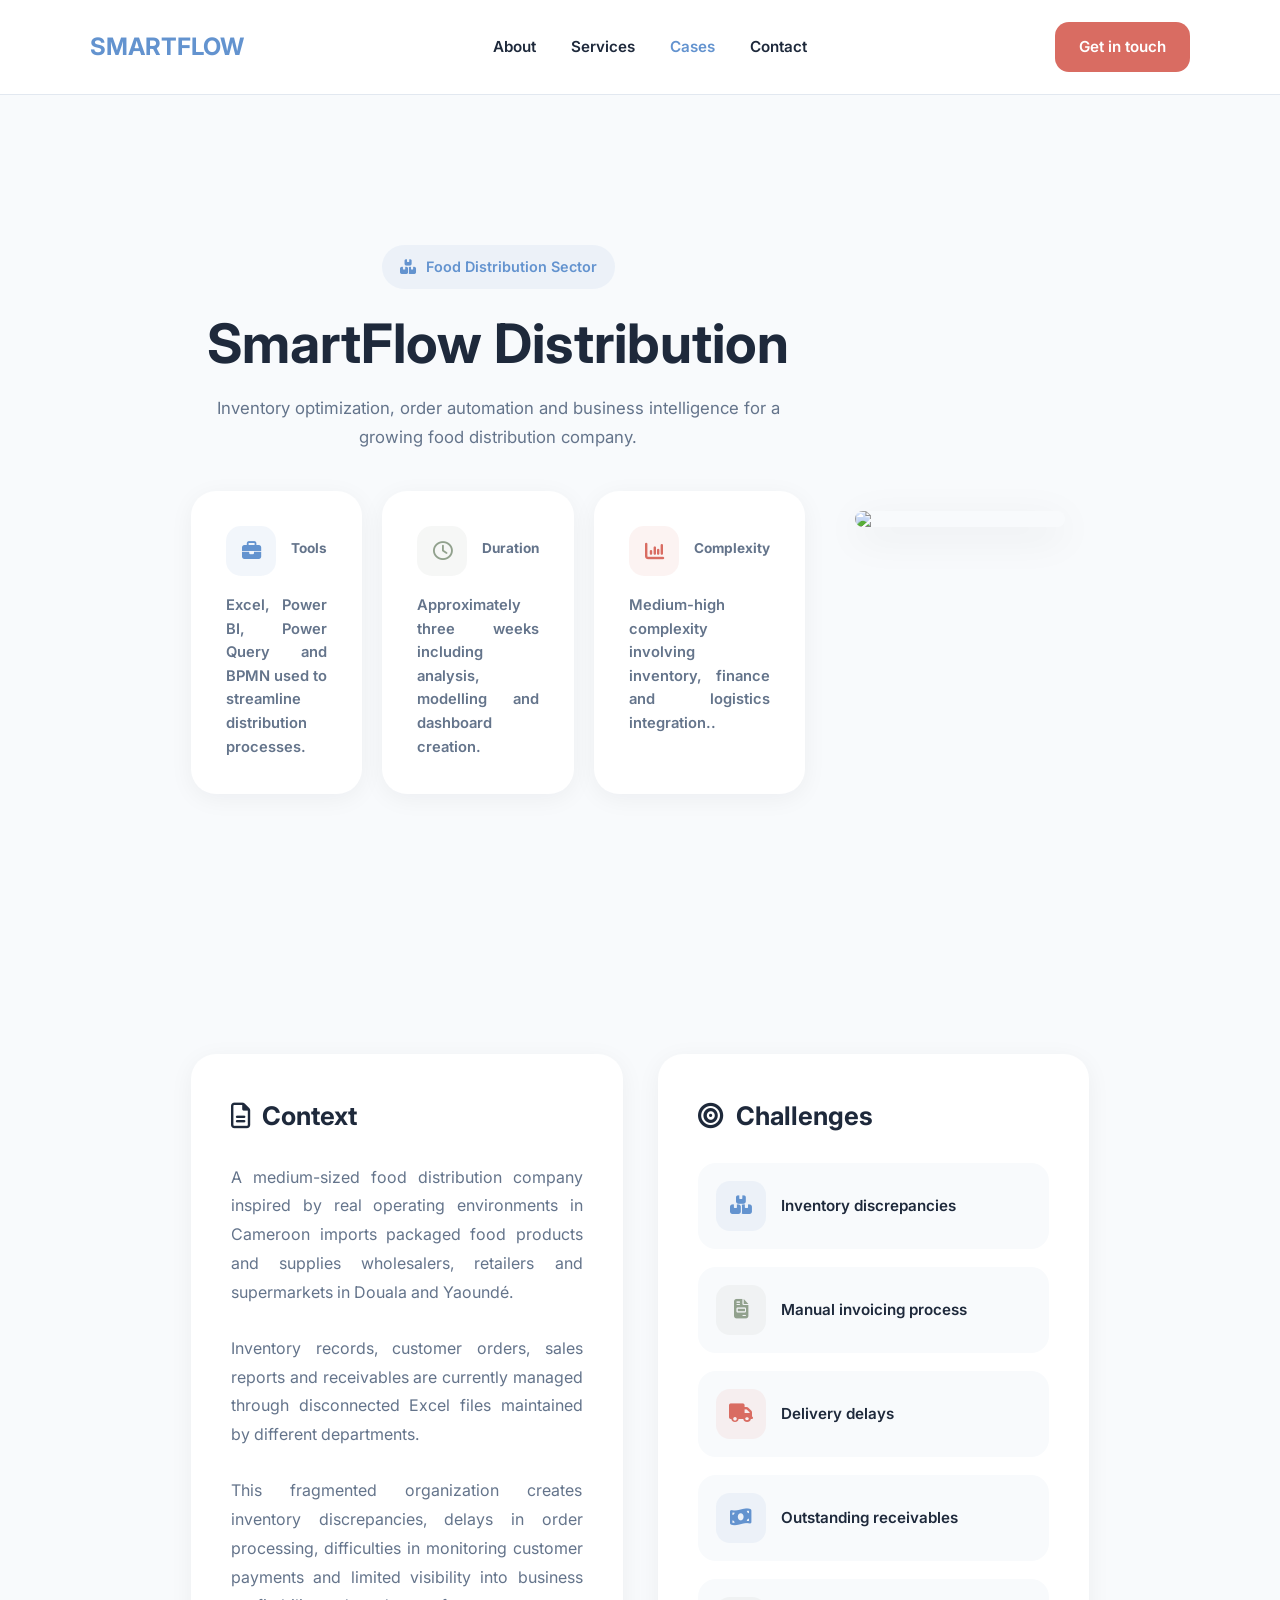
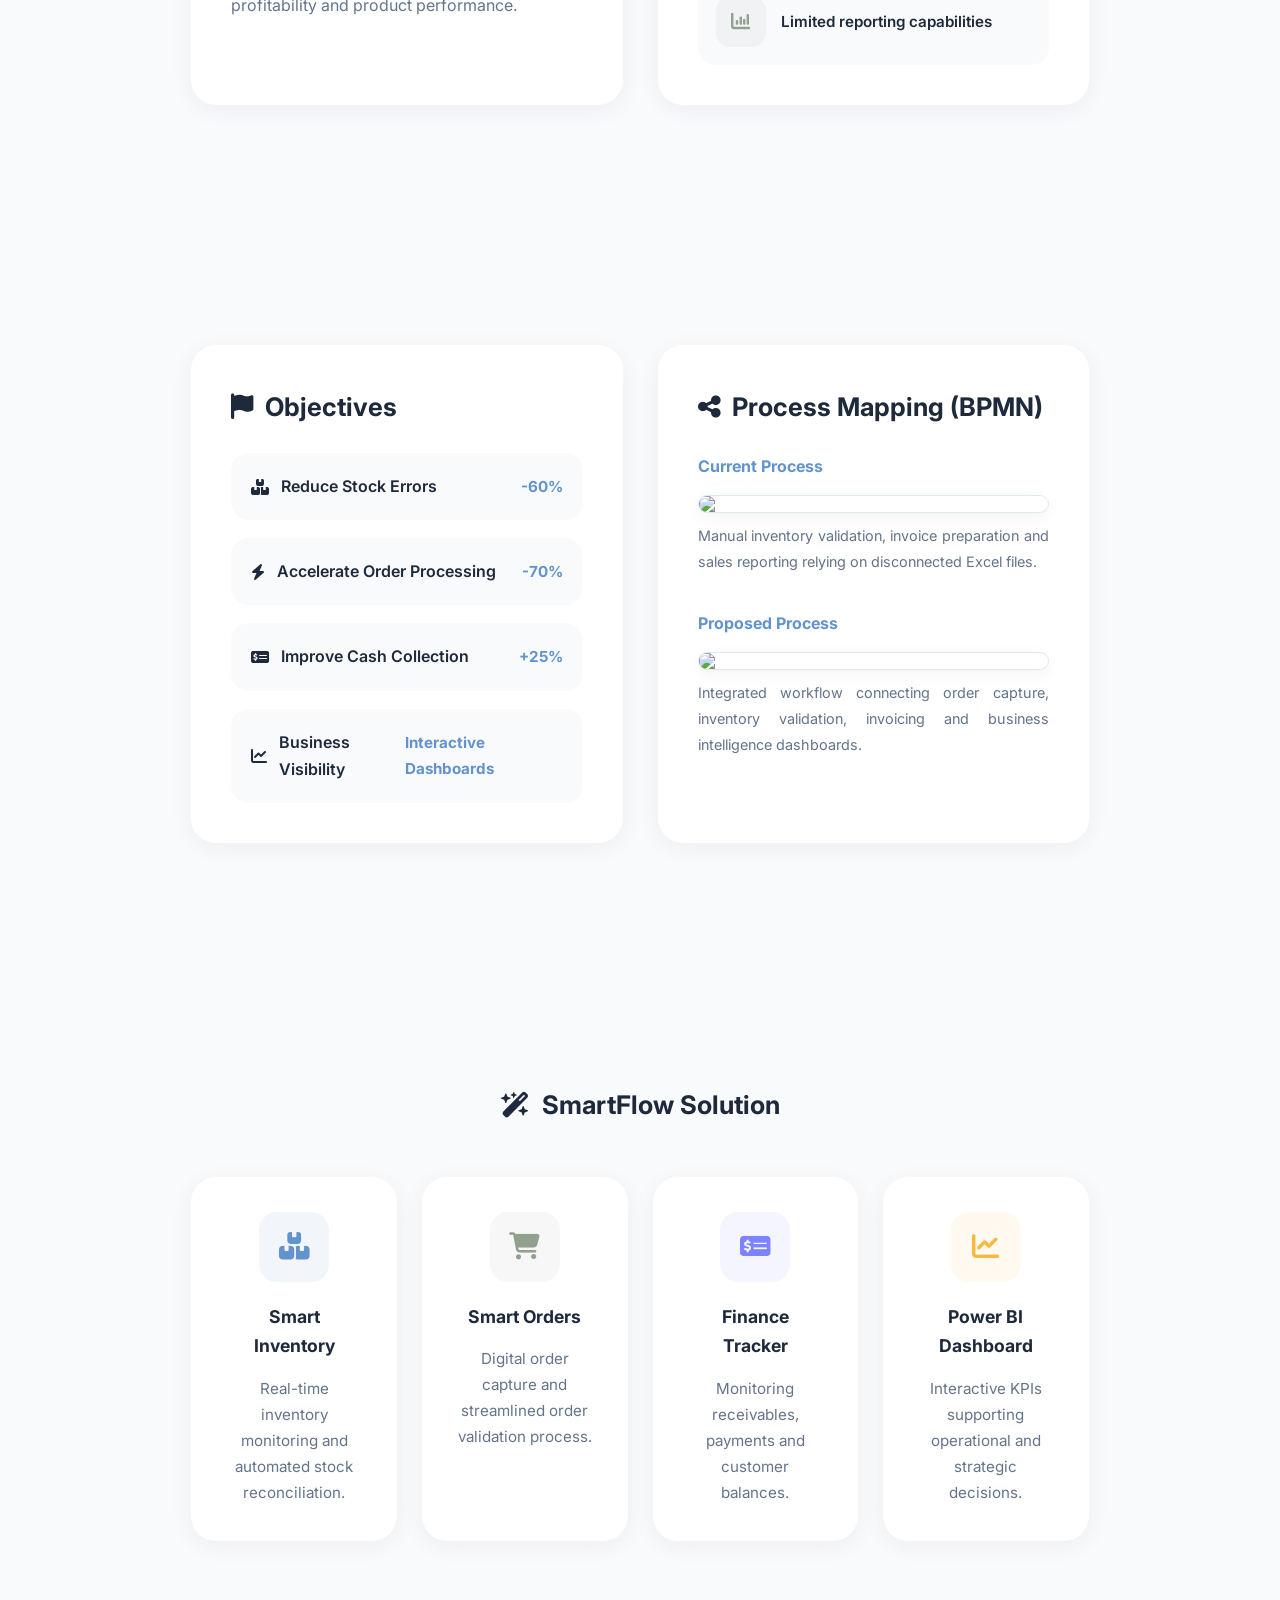
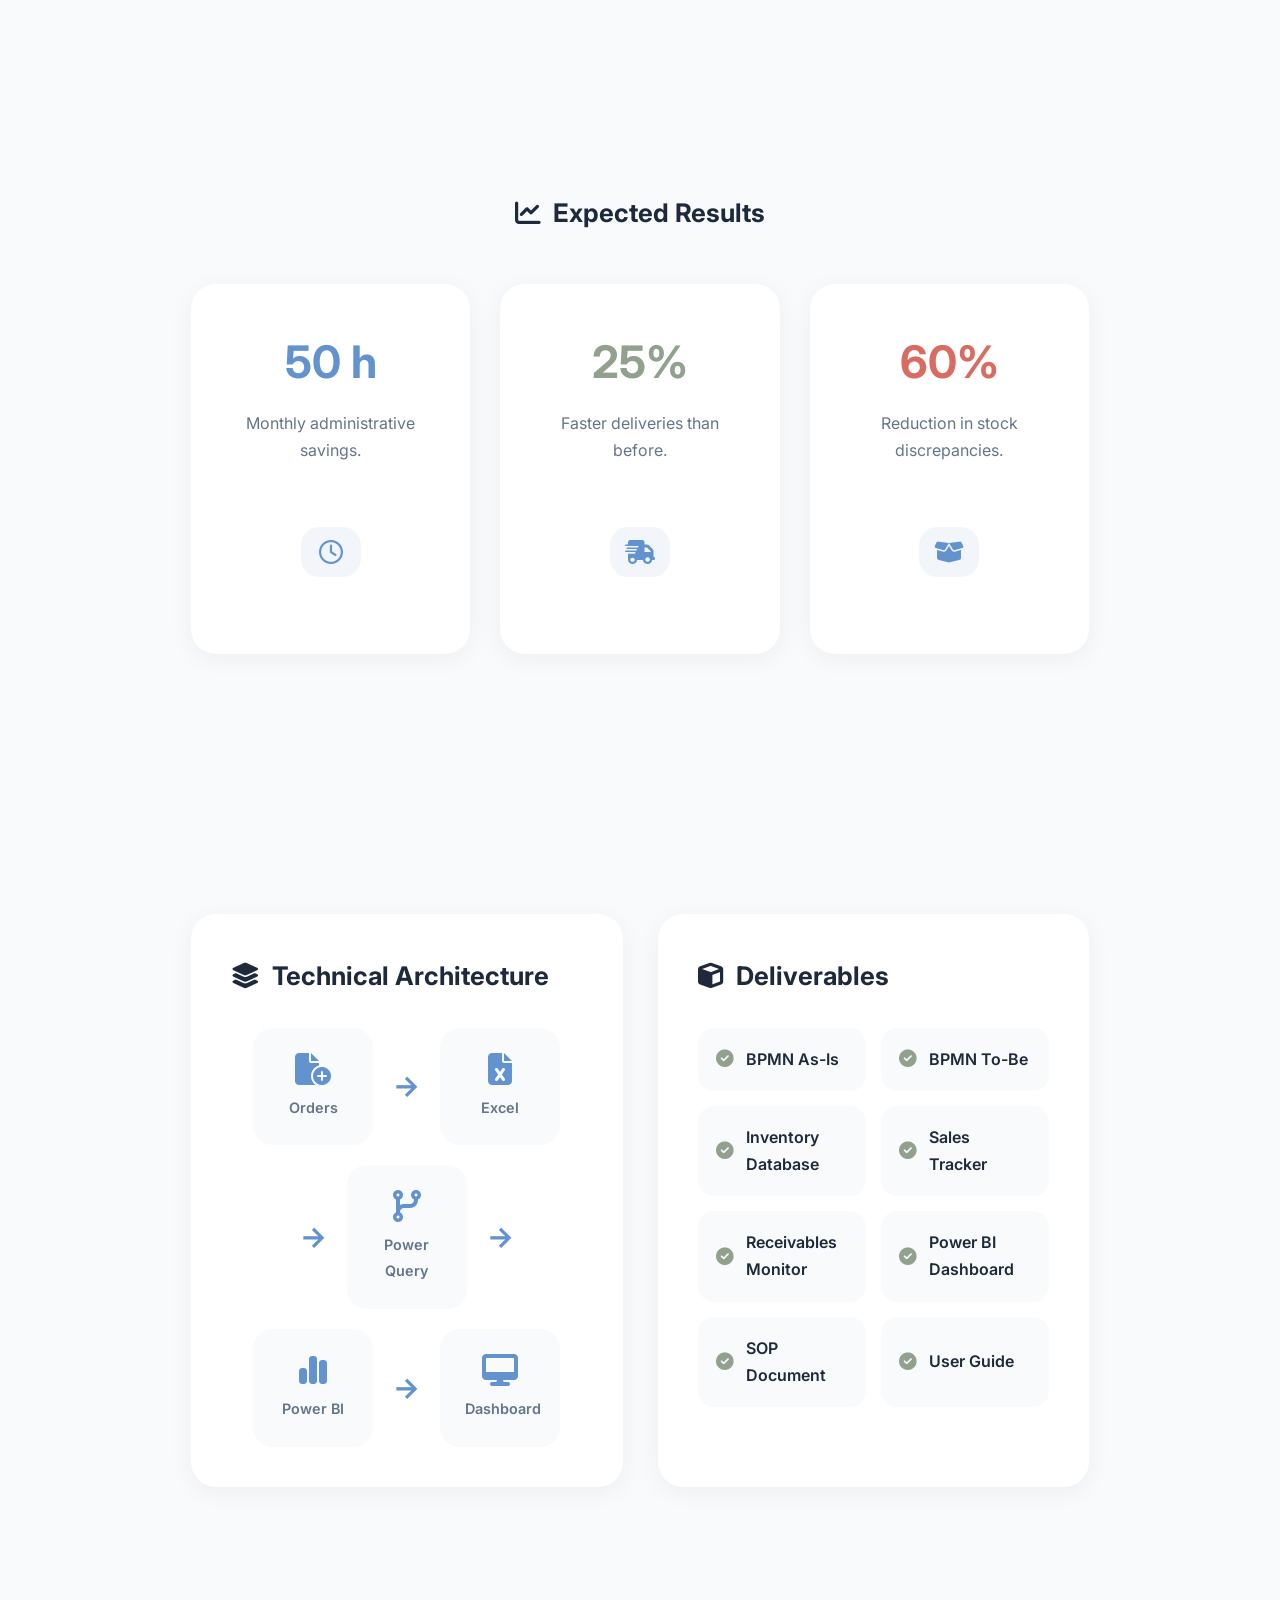
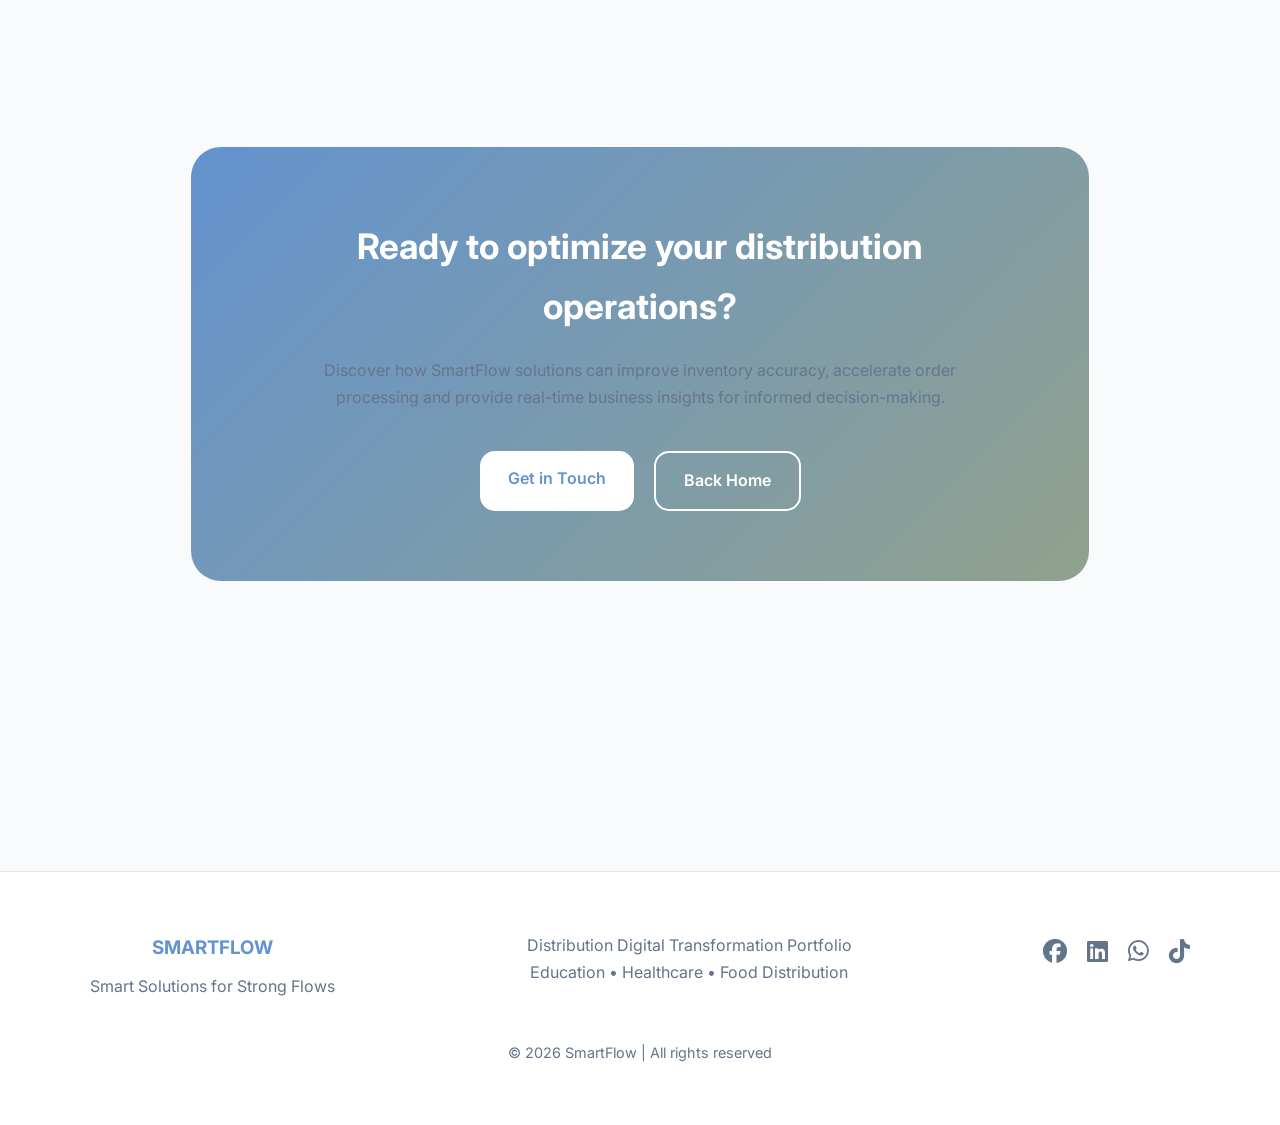
==== commit 31f461cb: "Refactor business.html for improved structure and clarity" ====
--- a/cases/business.html
+++ b/cases/business.html
@@ -3,12 +3,9 @@
 <html lang="en">
 
 <head>
-
 <meta charset="UTF-8">
 <meta name="viewport" content="width=device-width,initial-scale=1">
-
 <title>SmartFlow Distribution</title>
-
 <link rel="stylesheet" href="../css/style.css">
 <link rel="stylesheet" href="../css/cases.css">
 <link href="https://cdnjs.cloudflare.com/ajax/libs/font-awesome/6.5.1/css/all.min.css" rel="stylesheet">
@@ -16,74 +13,49 @@
 <link rel="preconnect" href="https://fonts.googleapis.com">
 <link rel="preconnect" href="https://fonts.gstatic.com" crossorigin>
 <link href="https://fonts.googleapis.com/css2?family=Inter:wght@300;400;500;600;700&display=swap" rel="stylesheet">
-
 </head>
-
+  
 <body>
-
 <nav>
-<div class="logo">
-SMARTFLOW
-</div>
-
+<div class="logo">SMARTFLOW</div>
 <ul>
 <li><a href="../index.html#about">About</a></li>
 <li><a href="../index.html#services">Services</a></li>
 <li><a class="active" href="../index.html#cases">Cases</a></li>
-<li><a href="../index.html#contact">Contact</a>
-</li>
+<li><a href="../index.html#contact">Contact</a></li>
 </ul>
 
 <a class="nav-btn" href="../index.html#contact">Get in touch</a>
 </nav>
 
-
-
 <div class="case-wrapper">
-
 <section class="case-hero">
 <div class="hero-left">
 <div class="badge"><i class="fa-solid fa-boxes-stacked"></i>Food Distribution Sector</div>
 <h1>SmartFlow Distribution</h1>
-<p class="hero-subtitle">
-Inventory optimization, order automation and business intelligence for a growing food distribution company.
+<p class="hero-subtitle">Inventory optimization, order automation and business intelligence for a growing food distribution company.
 </p>
 
 <div class="hero-cards">
 <div class="hero-card">
 <div class="hero-header">
-<div class="icon blue">
-<i class="fa-solid fa-briefcase"></i>
-</div>
-<h4>Tools</h4>
-</div>
-<p>
-Excel, Power BI, Power Query and BPMN used to streamline distribution processes.
-</p>
+<div class="icon blue"><i class="fa-solid fa-briefcase"></i></div>
+<h4>Tools</h4></div>
+<p>Excel, Power BI, Power Query and BPMN used to streamline distribution processes.</p>
 </div>
   
 <div class="hero-card">
 <div class="hero-header">
-<div class="icon green">
-<i class="fa-regular fa-clock"></i>
-</div>
-<h4>Duration</h4>
-</div>
-<p>
-Approximately three weeks including analysis, modelling and dashboard creation.
-</p>
+<div class="icon green"><i class="fa-regular fa-clock"></i></div>
+<h4>Duration</h4></div>
+<p>Approximately three weeks including analysis, modelling and dashboard creation.</p>
 </div>
   
 <div class="hero-card">
 <div class="hero-header">
-<div class="icon red">
-<i class="fa-solid fa-chart-column"></i>
-</div>
-<h4>Complexity</h4>
-</div>
-<p>
-Medium-high complexity involving inventory, finance and logistics integration..
-</p>
+<div class="icon red"><i class="fa-solid fa-chart-column"></i></div>
+<h4>Complexity</h4></div>
+<p>Medium-high complexity involving inventory, finance and logistics integration..</p>
 </div>
   
 </div>
@@ -96,16 +68,13 @@
 <div class="info-card">
 <h2 class="section-title">
 <i class="fa-regular fa-file-lines"></i>Context</h2>
-<p>
-A medium-sized food distribution company inspired by real operating environments in Cameroon imports packaged food products and supplies wholesalers, retailers and supermarkets in Douala and Yaoundé.
+<p>A medium-sized food distribution company inspired by real operating environments in Cameroon imports packaged food products and supplies wholesalers, retailers and supermarkets in Douala and Yaoundé.
 </p>
 <br>
-<p>
-Inventory records, customer orders, sales reports and receivables are currently managed through disconnected Excel files maintained by different departments.
+<p>Inventory records, customer orders, sales reports and receivables are currently managed through disconnected Excel files maintained by different departments.
 </p>
 <br>
-<p>
-This fragmented organization creates inventory discrepancies, delays in order processing, difficulties in monitoring customer payments and limited visibility into business profitability and product performance.
+<p>This fragmented organization creates inventory discrepancies, delays in order processing, difficulties in monitoring customer payments and limited visibility into business profitability and product performance.
 </p>
 </div>
 
@@ -230,15 +199,13 @@
 <div class="result-card green">
 <h2>25%</h2>
 <p>Faster deliveries than before.</p>
-<div class="result-icon"><i class="fa-solid fa-truck-fast"></i>
-</div>
+<div class="result-icon"><i class="fa-solid fa-truck-fast"></i></div>
 </div>
 
 <div class="result-card red">
 <h2>60%</h2>
 <p>Reduction in stock discrepancies.</p>
-<div class="result-icon"><i class="fa-solid fa-box-open"></i>
-</div>
+<div class="result-icon"><i class="fa-solid fa-box-open"></i></div>
 </div>
 </div>
 </section>
@@ -246,31 +213,16 @@
 <section class="info-grid">
 <div class="info-card">
 <h2 class="section-title"><i class="fa-solid fa-layer-group"></i>Technical Architecture</h2>
-
 <div class="architecture-flow">
-<div class="architecture-step"><i class="fa-solid fa-file-circle-plus"></i>
-<p>Orders</p>
-</div>
-<span>→</span>
-
-<div class="architecture-step"><i class="fa-solid fa-file-excel"></i>
-<p>Excel</p>
-</div>
-<span>→</span>
-
-<div class="architecture-step"><i class="fa-solid fa-code-branch"></i>
-<p>Power Query</p>
-</div>
-<span>→</span>
-
-<div class="architecture-step"><i class="fa-solid fa-chart-simple"></i>
-<p>Power BI</p>
-</div>
-<span>→</span>
-
-<div class="architecture-step"><i class="fa-solid fa-desktop"></i>
-<p>Dashboard</p>
-</div>
+<div class="architecture-step"><i class="fa-solid fa-file-circle-plus"></i><p>Orders</p></div>
+<span>→</span>
+<div class="architecture-step"><i class="fa-solid fa-file-excel"></i><p>Excel</p></div>
+<span>→</span>
+<div class="architecture-step"><i class="fa-solid fa-code-branch"></i><p>Power Query</p></div>
+<span>→</span>
+<div class="architecture-step"><i class="fa-solid fa-chart-simple"></i><p>Power BI</p></div>
+<span>→</span>
+<div class="architecture-step"><i class="fa-solid fa-desktop"></i><p>Dashboard</p></div>
 </div>
 </div>
 
@@ -300,8 +252,7 @@
 </div>
 </div>
 </section>
-
-
+</div>
 
 <footer>
 <div class="footer-container">
@@ -309,30 +260,24 @@
 <h3>SMARTFLOW</h3>
 <p>Smart Solutions for Strong Flows</p>
 </div>
-
 <div>
 <p>Distribution Digital Transformation Portfolio</p>
 <p>Education • Healthcare • Food Distribution</p>
 </div>
-
 <div class="footer-social">
-<a href="#"><i class="fab fa-facebook"></i></a>
-<a href="#"><i class="fab fa-linkedin"></i></a>
-<a href="#"><i class="fab fa-whatsapp"></i></a>
-<a href="#"><i class="fab fa-tiktok"></i></a>
-</div>
-</div>
-  
-<div class="copyright">© 2026 SmartFlow Portfolio</div>
+  <a href="#"><i class="fab fa-facebook"></i></a>
+  <a href="#"><i class="fab fa-linkedin"></i></a>
+  <a href="#"><i class="fab fa-whatsapp"></i></a>
+  <a href="#"><i class="fab fa-tiktok"></i></a>
+</div>
+</div>
+<div class="copyright">© 2026 SmartFlow | All rights reserved</div>
 </footer>
 
 <script src="https://unpkg.com/aos@2.3.4/dist/aos.js"></script>
 <script>
-AOS.init({
-duration:1000,
-once:true
-});
+AOS.init({duration:1000, once:true});
 </script>
-</div>
+  
 </body>
 </html>
